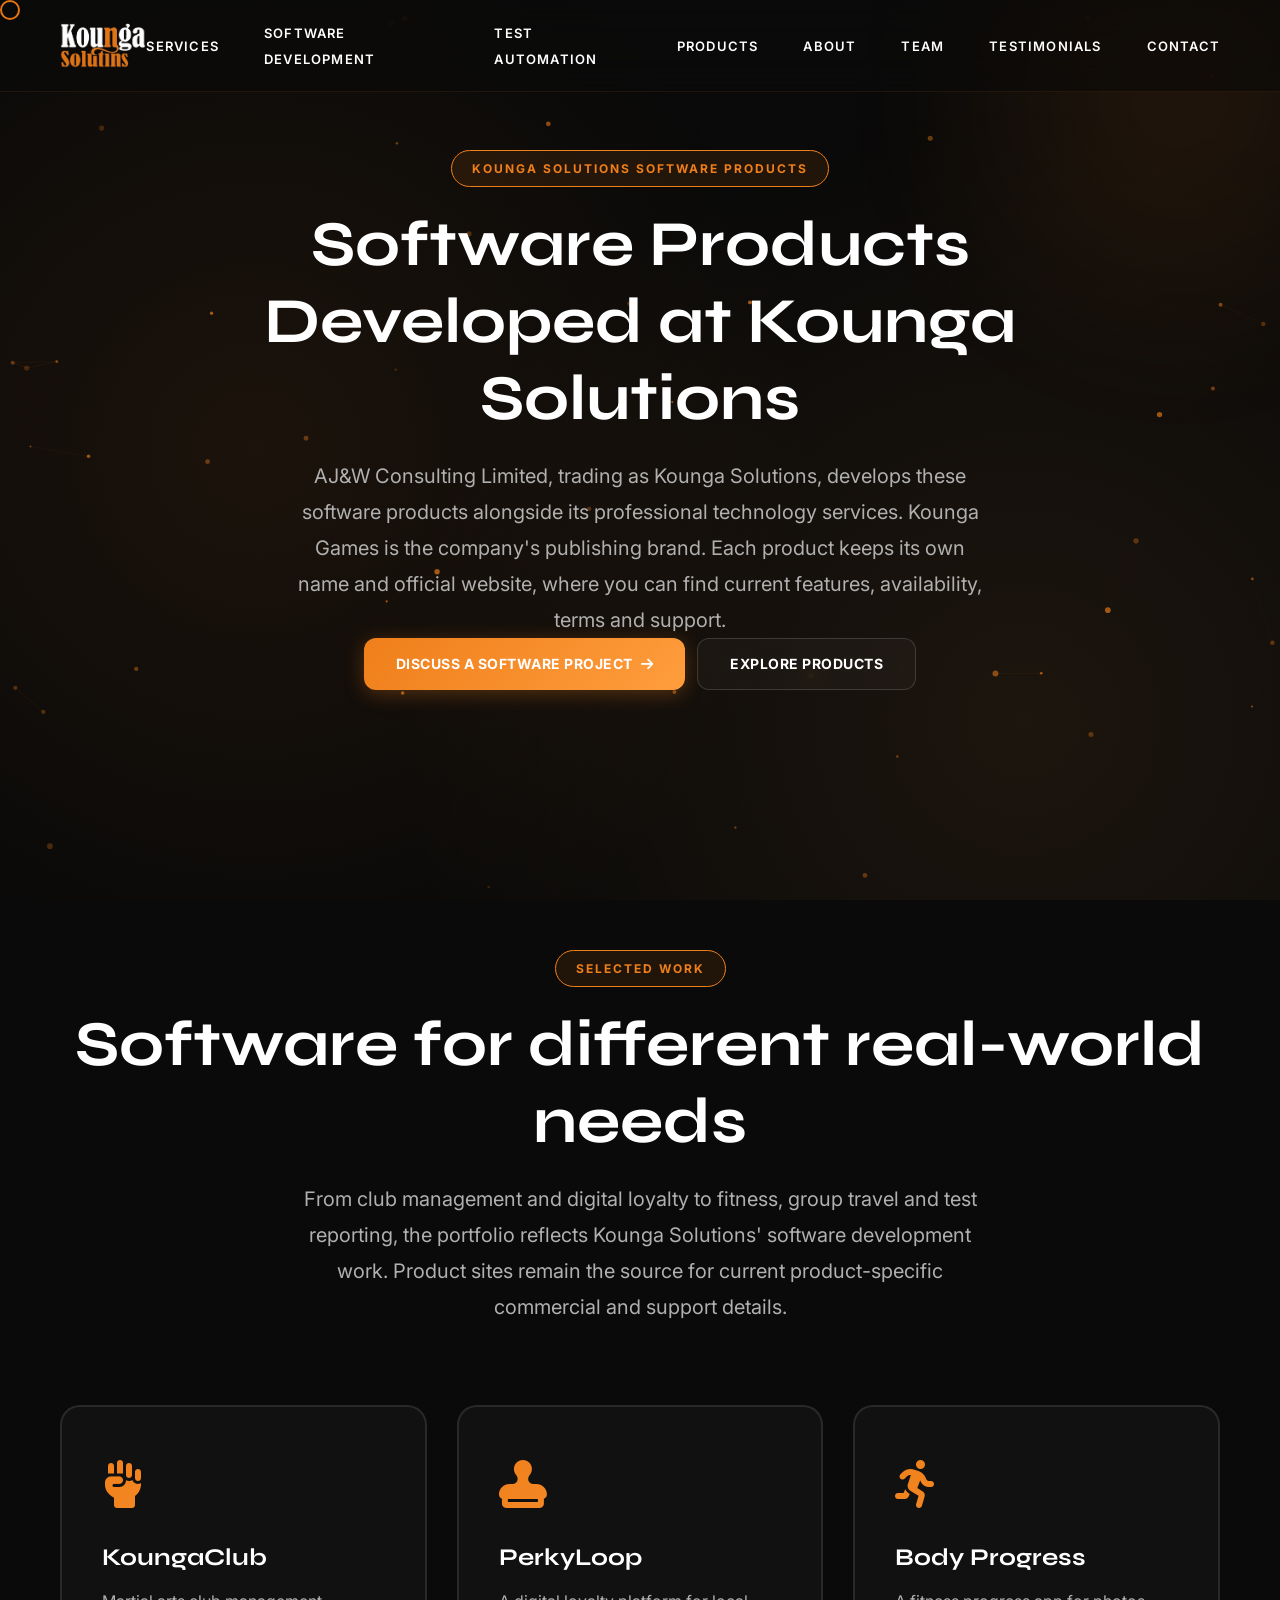
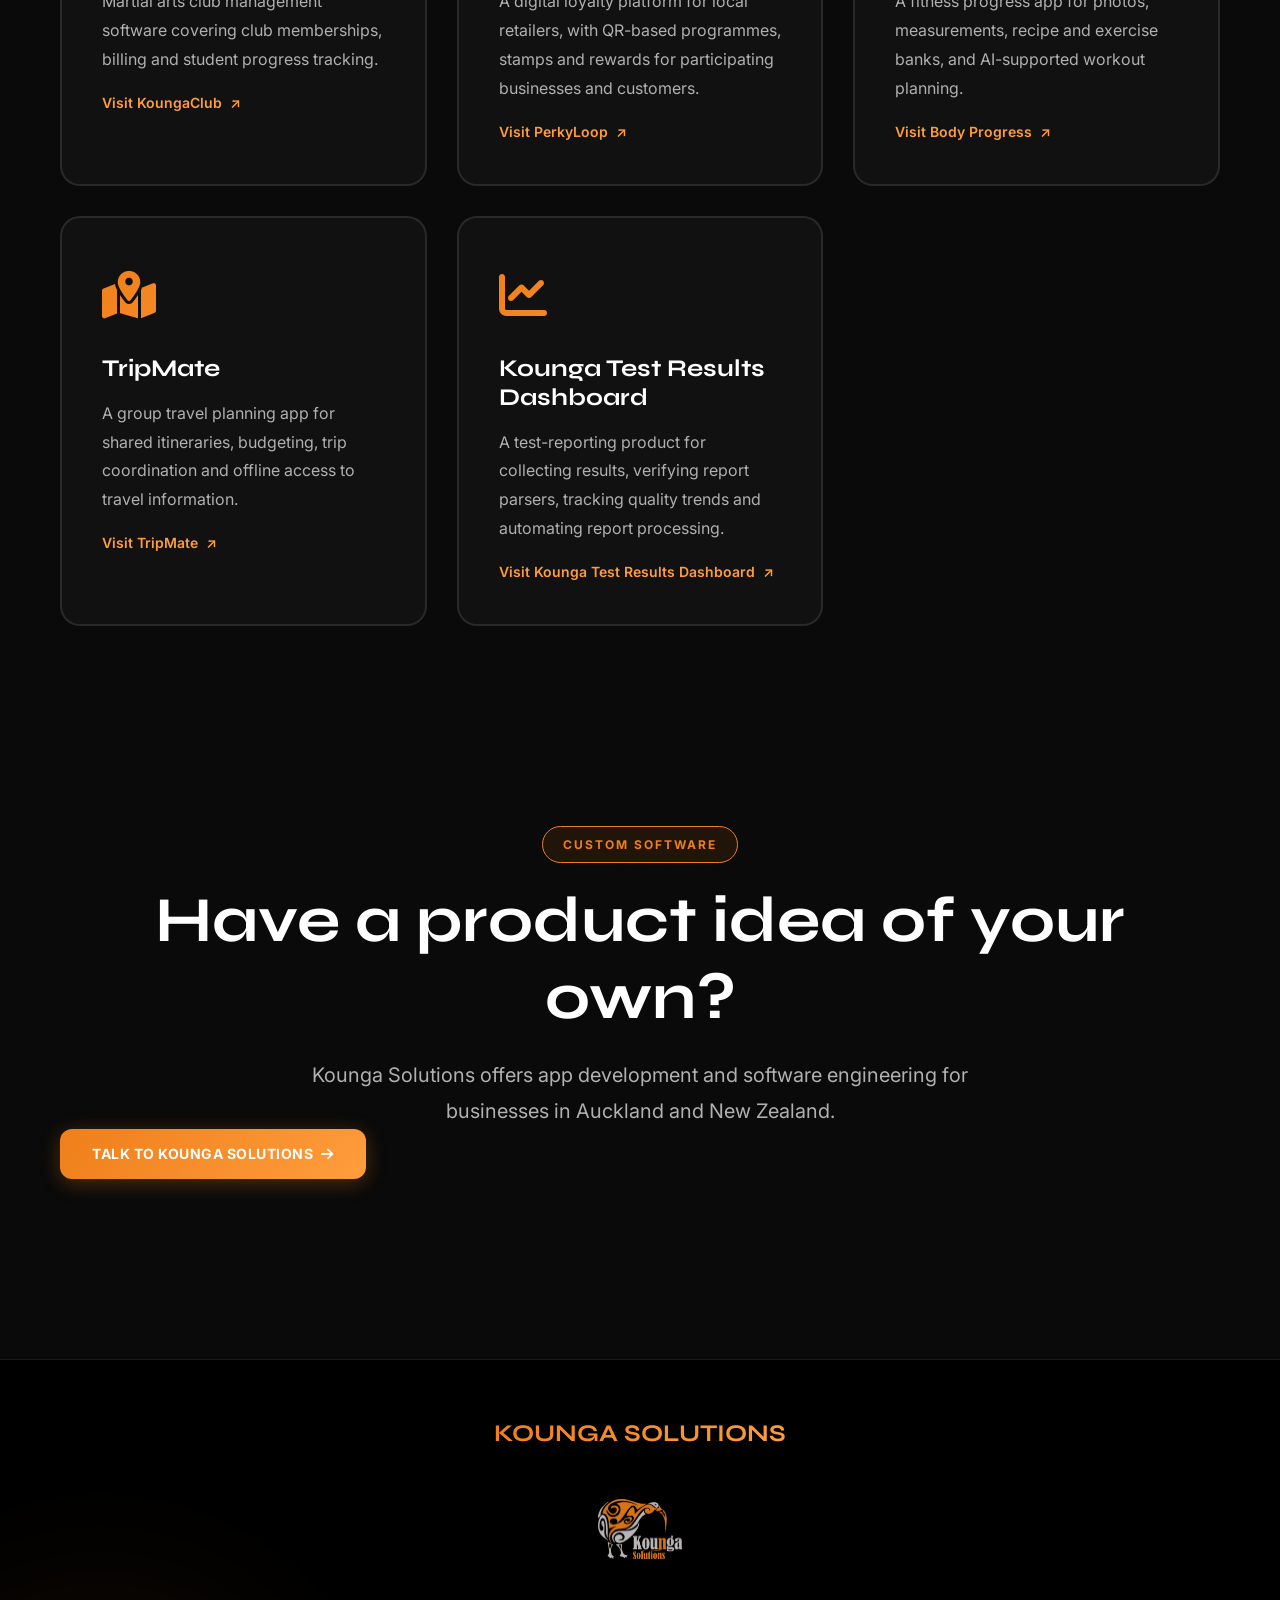
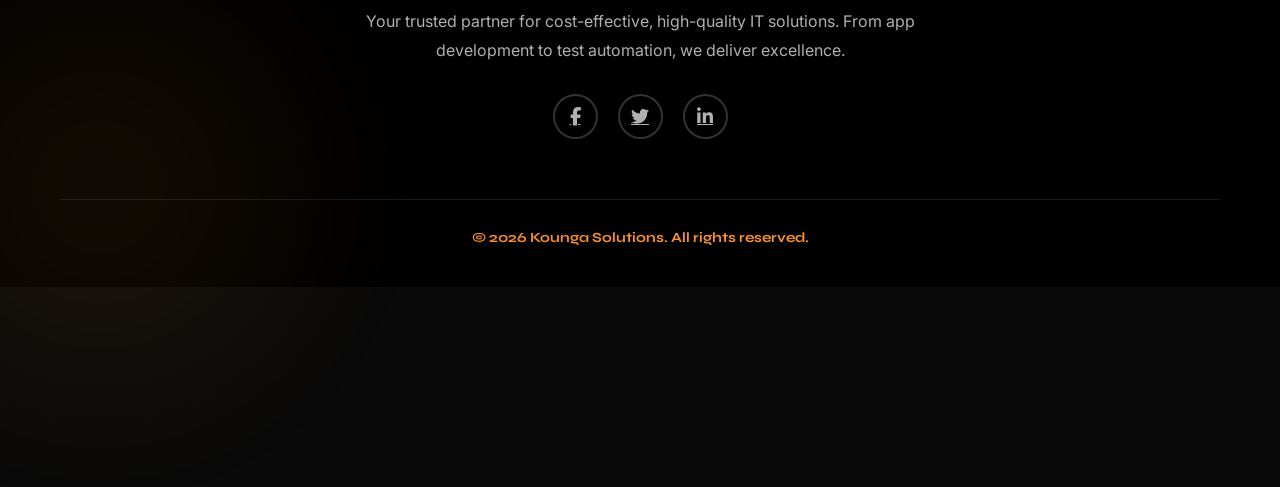
==== products/index.html @ de9460f3 "Add SEO checks script and implement service pages for software development and test automation - Int" ====
<!DOCTYPE html>
<html lang="en-NZ">

<head>
    <meta charset="UTF-8">
    <meta name="viewport" content="width=device-width, initial-scale=1.0">
    <title>Kounga Solutions Software Products | Anjana Kulasinghe</title>
    <meta name="description" content="Explore software products developed at Kounga Solutions, including club management, digital loyalty, fitness, travel and test reporting.">
    <meta name="author" content="Kounga Solutions">
    <meta name="robots" content="index, follow, max-image-preview:large">
    <link rel="canonical" href="https://www.koungasolutions.co.nz/products/">
    <meta property="og:type" content="website">
    <meta property="og:url" content="https://www.koungasolutions.co.nz/products/">
    <meta property="og:title" content="Kounga Solutions Software Products | Anjana Kulasinghe">
    <meta property="og:description" content="Explore software products developed at Kounga Solutions. Visit each product's official website for current features and availability.">
    <meta property="og:image" content="https://www.koungasolutions.co.nz/assets/images/KoungaLogo.png">
    <meta property="og:image:width" content="1602">
    <meta property="og:image:height" content="835">
    <meta property="og:image:alt" content="Kounga Solutions logo">
    <meta property="og:site_name" content="Kounga Solutions">
    <meta property="og:locale" content="en_NZ">
    <meta name="twitter:card" content="summary_large_image">
    <meta name="twitter:url" content="https://www.koungasolutions.co.nz/products/">
    <meta name="twitter:title" content="Kounga Solutions Software Products | Anjana Kulasinghe">
    <meta name="twitter:description" content="Explore software products developed at Kounga Solutions. Visit each product's official website for current features and availability.">
    <meta name="twitter:image" content="https://www.koungasolutions.co.nz/assets/images/KoungaLogo.png">
    <meta name="twitter:image:alt" content="Kounga Solutions logo">
    <meta name="theme-color" content="#111111">
    <script async src="https://www.googletagmanager.com/gtag/js?id=G-C0F9498EJR"></script>
    <script>
        window.dataLayer = window.dataLayer || [];
        function gtag() { dataLayer.push(arguments); }
        gtag('js', new Date());
        gtag('config', 'G-C0F9498EJR');
    </script>
    <link rel="icon" type="image/png" href="/assets/images/KoungaLogo.png">
    <link rel="apple-touch-icon" href="/assets/images/KoungaLogo.png">
    <link rel="preconnect" href="https://fonts.googleapis.com">
    <link rel="preconnect" href="https://fonts.gstatic.com" crossorigin>
    <link rel="dns-prefetch" href="https://cdnjs.cloudflare.com">
    <link rel="dns-prefetch" href="https://unpkg.com">
    <link href="https://fonts.googleapis.com/css2?family=Inter:wght@300;400;500;600;700;800;900&amp;family=Syne:wght@400;500;600;700;800&amp;display=swap" rel="stylesheet">
    <link rel="stylesheet" href="https://cdnjs.cloudflare.com/ajax/libs/font-awesome/6.5.1/css/all.min.css">
    <link rel="stylesheet" href="https://unpkg.com/aos@2.3.1/dist/aos.css">
    <link rel="stylesheet" href="/assets/css/style.css">
    <script type="application/ld+json">
    {
      "@context": "https://schema.org",
      "@graph": [
        {
          "@type": "WebPage",
          "@id": "https://www.koungasolutions.co.nz/products/#webpage",
          "url": "https://www.koungasolutions.co.nz/products/",
          "name": "Kounga Solutions Software Products | Anjana Kulasinghe",
          "description": "Software products developed at Kounga Solutions, featuring work designed and built by company founder and director Anjana Kulasinghe.",
          "inLanguage": "en-NZ",
          "isPartOf": { "@id": "https://www.koungasolutions.co.nz/#website" },
          "mainEntity": { "@id": "https://www.koungasolutions.co.nz/products/#product-list" }
        },
        {
          "@type": "ItemList",
          "@id": "https://www.koungasolutions.co.nz/products/#product-list",
          "name": "Kounga Solutions software product development portfolio",
          "itemListOrder": "https://schema.org/ItemListOrderAscending",
          "numberOfItems": 5,
          "itemListElement": [
            { "@type": "ListItem", "position": 1, "item": { "@id": "https://www.koungasolutions.co.nz/products/#koungaclub" } },
            { "@type": "ListItem", "position": 2, "item": { "@id": "https://www.koungasolutions.co.nz/products/#perkyloop" } },
            { "@type": "ListItem", "position": 3, "item": { "@id": "https://www.koungasolutions.co.nz/products/#body-progress" } },
            { "@type": "ListItem", "position": 4, "item": { "@id": "https://www.koungasolutions.co.nz/products/#tripmate" } },
            { "@type": "ListItem", "position": 5, "item": { "@id": "https://www.koungasolutions.co.nz/products/#test-results-dashboard" } }
          ]
        },
        {
          "@type": "SoftwareApplication",
          "@id": "https://www.koungasolutions.co.nz/products/#koungaclub",
          "name": "KoungaClub",
          "url": "https://www.koungaclub.com/",
          "description": "Martial arts club management software covering memberships, billing and student progress tracking.",
          "creator": { "@id": "https://www.koungasolutions.co.nz/#organization" },
          "publisher": { "@id": "https://www.koungasolutions.co.nz/#organization" }
        },
        {
          "@type": "SoftwareApplication",
          "@id": "https://www.koungasolutions.co.nz/products/#perkyloop",
          "name": "PerkyLoop",
          "url": "https://perkyloop.com/",
          "description": "A digital loyalty platform for local retailers, with QR-based programmes, stamps and rewards.",
          "creator": { "@id": "https://www.koungasolutions.co.nz/#organization" },
          "publisher": { "@id": "https://www.koungasolutions.co.nz/#organization" }
        },
        {
          "@type": "SoftwareApplication",
          "@id": "https://www.koungasolutions.co.nz/products/#body-progress",
          "name": "Body Progress",
          "url": "https://bodyprogress.koungasolutions.co.nz/",
          "description": "A fitness progress app for photos, measurements, recipe and exercise banks, and AI-supported workout planning.",
          "creator": { "@id": "https://www.koungasolutions.co.nz/#organization" },
          "publisher": { "@id": "https://www.koungasolutions.co.nz/#organization" }
        },
        {
          "@type": "SoftwareApplication",
          "@id": "https://www.koungasolutions.co.nz/products/#tripmate",
          "name": "TripMate",
          "url": "https://tripmate.koungasolutions.co.nz/",
          "description": "A group travel planning app for shared itineraries, budgeting, trip coordination and offline travel information.",
          "creator": { "@id": "https://www.koungasolutions.co.nz/#organization" },
          "publisher": { "@id": "https://www.koungasolutions.co.nz/#organization" }
        },
        {
          "@type": "SoftwareApplication",
          "@id": "https://www.koungasolutions.co.nz/products/#test-results-dashboard",
          "name": "Kounga Test Results Dashboard",
          "url": "https://dashboard.koungasolutions.co.nz/",
          "description": "A test-reporting product for collecting results, verifying report parsers, tracking quality trends and automating report processing.",
          "creator": { "@id": "https://www.koungasolutions.co.nz/#organization" },
          "publisher": { "@id": "https://www.koungasolutions.co.nz/#organization" }
        }
      ]
    }
    </script>
</head>

<body>
    <a class="skip-link" href="#main-content">Skip to main content</a>
    <div class="custom-cursor" aria-hidden="true"></div>
    <div class="bg-animated" aria-hidden="true"></div>
    <canvas id="particle-canvas" aria-hidden="true"></canvas>
    <div class="liquid-blob liquid-blob-1" aria-hidden="true"></div>
    <div class="liquid-blob liquid-blob-2" aria-hidden="true"></div>

    <nav role="navigation" aria-label="Main navigation">
        <a href="/" class="logo" aria-label="Kounga Solutions Home">
            <picture><source srcset="/assets/images/KoungaLogo.webp" type="image/webp"><img src="/assets/images/KoungaLogo.png" alt="Kounga Solutions"></picture>
        </a>
        <ul class="nav-links" id="primary-navigation">
            <li><a href="/#services">Services</a></li>
            <li><a href="/services/software-development/">Software Development</a></li>
            <li><a href="/services/test-automation/">Test Automation</a></li>
            <li><a href="/products/" aria-current="page">Products</a></li>
            <li><a href="/#about">About</a></li>
            <li><a href="/#team">Team</a></li>
            <li><a href="/#testimonials">Testimonials</a></li>
            <li><a href="/#contact-form">Contact</a></li>
        </ul>
        <button class="mobile-toggle" type="button" aria-label="Open navigation menu" aria-expanded="false" aria-controls="primary-navigation" onclick="toggleMobileMenu()">
            <span></span><span></span><span></span>
        </button>
    </nav>

    <main id="main-content">
        <section class="service-detail-hero" aria-labelledby="page-title">
            <div class="section-header" data-aos="fade-up">
                <span class="section-tag">Kounga Solutions software products</span>
                <h1 id="page-title" class="section-title">Software Products Developed at Kounga Solutions</h1>
                <p class="section-subtitle">AJ&amp;W Consulting Limited, trading as Kounga Solutions, develops these software products alongside its professional technology services. Kounga Games is the company's publishing brand. Each product keeps its own name and official website, where you can find current features, availability, terms and support.</p>
                <div class="hero-buttons">
                    <a href="/#contact-form" class="btn-primary"><span>Discuss a software project</span><i class="fas fa-arrow-right" aria-hidden="true"></i></a>
                    <a href="#product-list" class="btn-secondary"><span>Explore products</span></a>
                </div>
            </div>
        </section>

        <section id="product-list" aria-labelledby="products-title">
            <div class="section-header" data-aos="fade-up">
                <span class="section-tag">Selected work</span>
                <h2 id="products-title" class="section-title">Software for different real-world needs</h2>
                <p class="section-subtitle">From club management and digital loyalty to fitness, group travel and test reporting, the portfolio reflects Kounga Solutions' software development work. Product sites remain the source for current product-specific commercial and support details.</p>
            </div>

            <div class="services-grid product-grid">
                <article class="service-card" data-aos="fade-up">
                    <div class="service-icon" aria-hidden="true"><i class="fas fa-hand-fist"></i></div>
                    <h3>KoungaClub</h3>
                    <p>Martial arts club management software covering club memberships, billing and student progress tracking.</p>
                    <a class="service-link" href="https://www.koungaclub.com/" target="_blank" rel="noopener noreferrer">Visit KoungaClub <span aria-hidden="true">&nearr;</span></a>
                </article>
                <article class="service-card" data-aos="fade-up" data-aos-delay="100">
                    <div class="service-icon" aria-hidden="true"><i class="fas fa-stamp"></i></div>
                    <h3>PerkyLoop</h3>
                    <p>A digital loyalty platform for local retailers, with QR-based programmes, stamps and rewards for participating businesses and customers.</p>
                    <a class="service-link" href="https://perkyloop.com/" target="_blank" rel="noopener noreferrer">Visit PerkyLoop <span aria-hidden="true">&nearr;</span></a>
                </article>
                <article class="service-card" data-aos="fade-up" data-aos-delay="200">
                    <div class="service-icon" aria-hidden="true"><i class="fas fa-person-running"></i></div>
                    <h3>Body Progress</h3>
                    <p>A fitness progress app for photos, measurements, recipe and exercise banks, and AI-supported workout planning.</p>
                    <a class="service-link" href="https://bodyprogress.koungasolutions.co.nz/" target="_blank" rel="noopener noreferrer">Visit Body Progress <span aria-hidden="true">&nearr;</span></a>
                </article>
                <article class="service-card" data-aos="fade-up">
                    <div class="service-icon" aria-hidden="true"><i class="fas fa-map-location-dot"></i></div>
                    <h3>TripMate</h3>
                    <p>A group travel planning app for shared itineraries, budgeting, trip coordination and offline access to travel information.</p>
                    <a class="service-link" href="https://tripmate.koungasolutions.co.nz/" target="_blank" rel="noopener noreferrer">Visit TripMate <span aria-hidden="true">&nearr;</span></a>
                </article>
                <article class="service-card" data-aos="fade-up" data-aos-delay="100">
                    <div class="service-icon" aria-hidden="true"><i class="fas fa-chart-line"></i></div>
                    <h3>Kounga Test Results Dashboard</h3>
                    <p>A test-reporting product for collecting results, verifying report parsers, tracking quality trends and automating report processing.</p>
                    <a class="service-link" href="https://dashboard.koungasolutions.co.nz/" target="_blank" rel="noopener noreferrer">Visit Kounga Test Results Dashboard <span aria-hidden="true">&nearr;</span></a>
                </article>
            </div>
        </section>

        <section class="contact-section" aria-labelledby="project-title">
            <div class="section-header" data-aos="fade-up">
                <span class="section-tag">Custom software</span>
                <h2 id="project-title" class="section-title">Have a product idea of your own?</h2>
                <p class="section-subtitle">Kounga Solutions offers app development and software engineering for businesses in Auckland and New Zealand.</p>
                <div class="hero-buttons">
                    <a href="/#contact-form" class="btn-primary"><span>Talk to Kounga Solutions</span><i class="fas fa-arrow-right" aria-hidden="true"></i></a>
                </div>
            </div>
        </section>
    </main>

    <footer id="footer" role="contentinfo" aria-label="Site footer">
        <div class="footer-content">
            <h3 class="gradient-text">KOUNGA SOLUTIONS</h3>
            <picture><source srcset="/assets/images/KoungaLogo_Light.webp" type="image/webp"><img src="/assets/images/KoungaLogo_Light.png" alt="Kounga Solutions" loading="lazy" decoding="async"></picture>
            <p>Your trusted partner for cost-effective, high-quality IT solutions. From app development to test automation, we deliver excellence.</p>
            <div class="social-links">
                <a href="https://www.facebook.com/KoungaSolutions/" target="_blank" rel="noopener noreferrer" aria-label="Facebook"><i class="fab fa-facebook-f" aria-hidden="true"></i></a>
                <a href="https://twitter.com/KoungaSolutions" target="_blank" rel="noopener noreferrer" aria-label="Twitter"><i class="fab fa-twitter" aria-hidden="true"></i></a>
                <a href="https://www.linkedin.com/company/koungasolutions/" target="_blank" rel="noopener noreferrer" aria-label="LinkedIn"><i class="fab fa-linkedin-in" aria-hidden="true"></i></a>
            </div>
            <div class="footer-bottom"><h4 class="gradient-text">&copy; 2026 Kounga Solutions. All rights reserved.</h4></div>
        </div>
    </footer>

    <script src="https://unpkg.com/aos@2.3.1/dist/aos.js"></script>
    <script src="/assets/js/main.js"></script>
</body>
</html>
---- assets/css/style.css ----
* {
    margin: 0;
    padding: 0;
    box-sizing: border-box;
}

html {
    overflow-x: hidden;
    width: 100%;
    max-width: 100%;
    position: relative;
}

:root {
    --bg-dark: #0a0a0a;
    --bg-darker: #000000;
    --text-primary: #ffffff;
    --text-secondary: #b0b0b0;
    --accent-orange: #ef7f1a;
    --accent-orange-light: #ff9d3d;
    --gradient-1: linear-gradient(135deg, #ef7f1a 0%, #ff9d3d 100%);
}

body {
    font-family: 'Inter', -apple-system, BlinkMacSystemFont, sans-serif;
    background: var(--bg-dark);
    color: var(--text-primary);
    line-height: 1.6;
    overflow-x: hidden;
    width: 100%;
    max-width: 100%;
    cursor: none;
}

/* Custom Cursor */
.custom-cursor {
    position: fixed;
    width: 20px;
    height: 20px;
    border: 2px solid var(--accent-orange);
    border-radius: 50%;
    pointer-events: none;
    z-index: 10000;
    transition: all 0.15s ease;
    mix-blend-mode: difference;
}

.custom-cursor.expand {
    width: 60px;
    height: 60px;
    border-color: var(--accent-orange-light);
    background: rgba(239, 127, 26, 0.1);
}

/* Animated Background */
.bg-animated {
    position: fixed;
    top: 0;
    left: 0;
    width: 100%;
    height: 100%;
    background:
        radial-gradient(circle at 20% 50%, rgba(239, 127, 26, 0.08) 0%, transparent 50%),
        radial-gradient(circle at 80% 80%, rgba(255, 157, 61, 0.08) 0%, transparent 50%);
    z-index: -1;
}

/* Particle Canvas */
#particle-canvas {
    position: fixed;
    top: 0;
    left: 0;
    width: 100%;
    height: 100%;
    z-index: 0;
    pointer-events: none;
}

/* Liquid Blob */
.liquid-blob {
    position: absolute;
    width: 600px;
    height: 600px;
    filter: blur(60px);
    opacity: 0.3;
    animation: blobMove 20s ease-in-out infinite;
    z-index: 0;
}

.liquid-blob-1 {
    top: -200px;
    right: -200px;
    background: radial-gradient(circle, rgba(239, 127, 26, 0.4) 0%, transparent 70%);
    animation-delay: 0s;
}

.liquid-blob-2 {
    bottom: -200px;
    left: -200px;
    background: radial-gradient(circle, rgba(255, 157, 61, 0.3) 0%, transparent 70%);
    animation-delay: 10s;
}

@keyframes blobMove {

    0%,
    100% {
        transform: translate(0, 0) scale(1);
    }

    25% {
        transform: translate(100px, -100px) scale(1.1);
    }

    50% {
        transform: translate(-50px, 100px) scale(0.9);
    }

    75% {
        transform: translate(50px, 50px) scale(1.05);
    }
}

/* Typography */
h1,
h2,
h3,
h4,
h5,
h6 {
    font-family: 'Syne', sans-serif;
    font-weight: 700;
    line-height: 1.2;
}

.gradient-text {
    background: var(--gradient-1);
    -webkit-background-clip: text;
    -webkit-text-fill-color: transparent;
    background-clip: text;
}

/* Navigation */
.skip-link {
    position: fixed;
    top: 12px;
    left: 12px;
    z-index: 2000;
    padding: 12px 16px;
    color: var(--text-primary);
    background: var(--bg-darker);
    border: 2px solid var(--accent-orange);
    border-radius: 8px;
    transform: translateY(-160%);
}

.skip-link:focus {
    transform: translateY(0);
}

nav {
    position: fixed;
    top: 0;
    left: 0;
    right: 0;
    max-width: 1400px;
    margin: 0 auto;
    padding: 20px 60px;
    display: flex;
    justify-content: space-between;
    align-items: center;
    z-index: 1000;
    background: rgba(10, 10, 10, 0.7);
    backdrop-filter: blur(20px) saturate(180%);
    border-bottom: 1px solid rgba(239, 127, 26, 0.1);
    box-sizing: border-box;
    transition: all 0.4s cubic-bezier(0.4, 0, 0.2, 1);
}

nav::before {
    content: '';
    position: absolute;
    top: 0;
    left: 0;
    right: 0;
    height: 1px;
    background: linear-gradient(90deg, transparent, rgba(239, 127, 26, 0.5), transparent);
    opacity: 0;
    transition: opacity 0.4s;
}

nav.scrolled {
    padding: 12px 60px;
    background: rgba(10, 10, 10, 0.95);
    box-shadow: 0 4px 30px rgba(0, 0, 0, 0.3);
}

nav.scrolled::before {
    opacity: 1;
}

.logo {
    display: flex;
    align-items: center;
    text-decoration: none;
    position: relative;
    z-index: 1002;
}

.logo picture {
    display: flex;
    align-items: center;
}

.logo img {
    height: 45px;
    width: auto;
    transition: all 0.4s cubic-bezier(0.4, 0, 0.2, 1);
    filter: drop-shadow(0 0 10px rgba(239, 127, 26, 0));
}

.logo:hover img {
    transform: scale(1.08) rotate(-2deg);
    filter: drop-shadow(0 0 15px rgba(239, 127, 26, 0.5));
}

.nav-links {
    display: flex;
    gap: 45px;
    list-style: none;
    align-items: center;
}

.nav-links a {
    position: relative;
    color: var(--text-primary);
    text-decoration: none;
    font-weight: 600;
    font-size: 13px;
    text-transform: uppercase;
    letter-spacing: 1.2px;
    transition: all 0.3s cubic-bezier(0.4, 0, 0.2, 1);
    padding: 8px 0;
}

.nav-links a::before {
    content: '';
    position: absolute;
    bottom: 0;
    left: 0;
    width: 0;
    height: 2px;
    background: var(--gradient-1);
    transition: width 0.4s cubic-bezier(0.4, 0, 0.2, 1);
}

.nav-links a::after {
    content: '';
    position: absolute;
    bottom: -2px;
    left: 50%;
    transform: translateX(-50%) scale(0);
    width: 6px;
    height: 6px;
    background: var(--accent-orange);
    border-radius: 50%;
    transition: transform 0.3s cubic-bezier(0.4, 0, 0.2, 1);
    box-shadow: 0 0 10px rgba(239, 127, 26, 0.8);
}

.nav-links a:hover {
    color: var(--accent-orange);
    text-shadow: 0 0 20px rgba(239, 127, 26, 0.3);
}

.nav-links a:hover::before {
    width: 100%;
}

.nav-links a:hover::after {
    transform: translateX(-50%) scale(1);
}

.mobile-toggle {
    display: none;
    flex-direction: column;
    gap: 5px;
    cursor: pointer;
    z-index: 1002;
    padding: 8px;
    background: rgba(239, 127, 26, 0.1);
    border-radius: 8px;
    border: 1px solid rgba(239, 127, 26, 0.2);
    color: inherit;
    font: inherit;
    transition: all 0.3s;
}

.mobile-toggle:hover {
    background: rgba(239, 127, 26, 0.2);
    border-color: rgba(239, 127, 26, 0.4);
    transform: scale(1.05);
}

.mobile-toggle span {
    display: block;
    width: 24px;
    height: 2px;
    background: var(--accent-orange);
    border-radius: 2px;
    transition: all 0.3s cubic-bezier(0.4, 0, 0.2, 1);
}

.mobile-toggle.active span:nth-child(1) {
    transform: rotate(45deg) translate(6px, 6px);
}

.mobile-toggle.active span:nth-child(2) {
    opacity: 0;
    transform: translateX(20px);
}

.mobile-toggle.active span:nth-child(3) {
    transform: rotate(-45deg) translate(6px, -6px);
}

@media (max-width: 1024px) {
    .nav-links {
        display: flex;
        position: fixed;
        top: 80px;
        right: 20px;
        width: 320px;
        max-height: 0;
        overflow: hidden;
        background: rgba(10, 10, 10, 0.95);
        backdrop-filter: blur(30px) saturate(180%);
        flex-direction: column;
        gap: 0;
        border-radius: 16px;
        border: 1px solid rgba(239, 127, 26, 0.2);
        box-shadow: 0 8px 32px rgba(0, 0, 0, 0.4), 0 0 0 1px rgba(239, 127, 26, 0.1) inset;
        transition: max-height 0.5s cubic-bezier(0.4, 0, 0.2, 1), opacity 0.3s, transform 0.3s;
        opacity: 0;
        transform: translateY(-10px) scale(0.95);
        transform-origin: top right;
        z-index: 998;
    }

    .nav-links.active {
        max-height: 400px;
        opacity: 1;
        transform: translateY(0) scale(1);
        padding: 15px 0;
    }

    .nav-links li {
        width: 100%;
        border-bottom: 1px solid rgba(255, 255, 255, 0.05);
    }

    .nav-links li:last-child {
        border-bottom: none;
    }

    .nav-links a {
        display: block;
        width: 100%;
        padding: 16px 24px;
        font-size: 14px;
        border-left: 3px solid transparent;
        transition: all 0.3s;
    }

    .nav-links a::before {
        display: none;
    }

    .nav-links a::after {
        display: none;
    }

    .nav-links a:hover {
        background: rgba(239, 127, 26, 0.1);
        border-left-color: var(--accent-orange);
        padding-left: 28px;
    }
}

@media (max-width: 768px) {
    .nav-links {
        right: 15px;
        width: calc(100vw - 30px);
        max-width: 340px;
    }
}

@media (prefers-reduced-motion: reduce) {
    html:focus-within {
        scroll-behavior: auto;
    }

    *,
    *::before,
    *::after {
        animation-duration: 0.01ms !important;
        animation-iteration-count: 1 !important;
        scroll-behavior: auto !important;
        transition-duration: 0.01ms !important;
    }
}

/* Hero Section */
.hero {
    height: 100vh;
    height: 100dvh;
    width: 100%;
    max-width: 1400px;
    margin: 0 auto;
    display: flex;
    align-items: center;
    justify-content: center;
    padding: 80px 60px 40px 60px;
    position: relative;
    overflow: hidden;
    box-sizing: border-box;
    z-index: 1;
}

.hero-content {
    position: relative;
    z-index: 1;
    max-width: 100%;
    width: 100%;
    padding: 0;
    display: grid;
    grid-template-columns: 1.2fr 1fr;
    gap: 100px;
    align-items: center;
    box-sizing: border-box;
}

.hero-text {
    position: relative;
    width: 100%;
    max-width: 100%;
}

.hero-badge {
    display: inline-flex;
    align-items: center;
    gap: 8px;
    padding: 8px 20px;
    background: rgba(239, 127, 26, 0.08);
    backdrop-filter: blur(20px);
    border: 1px solid rgba(239, 127, 26, 0.3);
    border-radius: 50px;
    color: var(--accent-orange);
    font-size: 12px;
    font-weight: 600;
    text-transform: uppercase;
    letter-spacing: 1.5px;
    margin-bottom: 20px;
    animation: slideDown 0.8s ease-out;
    max-width: 100%;
    box-sizing: border-box;
}

.hero-badge::before {
    content: '';
    width: 8px;
    height: 8px;
    background: var(--accent-orange);
    border-radius: 50%;
    animation: pulse 2s ease-in-out infinite;
}

@keyframes pulse {

    0%,
    100% {
        opacity: 1;
        transform: scale(1);
    }

    50% {
        opacity: 0.5;
        transform: scale(1.2);
    }
}

@keyframes slideDown {
    from {
        opacity: 0;
        transform: translateY(-30px);
    }

    to {
        opacity: 1;
        transform: translateY(0);
    }
}

.hero-text h1 {
    font-size: clamp(38px, 7vw, 86px);
    margin-bottom: 20px;
    line-height: 1.05;
    font-weight: 800;
    letter-spacing: -2px;
}

.hero-text h1 .word {
    display: inline-block;
    animation: fadeInUp 0.6s ease-out backwards;
    transition: transform 0.3s ease;
}

.hero-text h1 .word:hover {
    transform: translateY(-4px);
}

.hero-text h1 .word:nth-child(1) {
    animation-delay: 0.1s;
}

.hero-text h1 .word:nth-child(2) {
    animation-delay: 0.2s;
}

.hero-text h1 .word:nth-child(3) {
    animation-delay: 0.3s;
}

.hero-text h1 .word:nth-child(4) {
    animation-delay: 0.4s;
}

.hero-text h1 .word:nth-child(5) {
    animation-delay: 0.5s;
}

.hero-text h1 .word:nth-child(6) {
    animation-delay: 0.6s;
}

@keyframes fadeInUp {
    from {
        opacity: 0;
        transform: translateY(30px);
    }

    to {
        opacity: 1;
        transform: translateY(0);
    }
}

.gradient-text {
    background: linear-gradient(135deg, #ef7f1a 0%, #ff9d3d 50%, #ffc371 100%);
    -webkit-background-clip: text;
    -webkit-text-fill-color: transparent;
    background-clip: text;
    animation: gradientShift 5s ease infinite;
    background-size: 200% 200%;
}

@keyframes gradientShift {

    0%,
    100% {
        background-position: 0% 50%;
    }

    50% {
        background-position: 100% 50%;
    }
}

.hero-text p {
    font-size: 17px;
    color: var(--text-secondary);
    margin-bottom: 24px;
    line-height: 1.6;
    max-width: 600px;
    animation: fadeIn 0.8s ease-out 0.7s backwards;
}

@keyframes fadeIn {
    from {
        opacity: 0;
    }

    to {
        opacity: 1;
    }
}

.hero-buttons {
    display: flex;
    gap: 12px;
    flex-wrap: wrap;
    animation: fadeIn 0.8s ease-out 0.9s backwards;
}

.btn-primary,
.btn-secondary {
    padding: 14px 32px;
    font-size: 14px;
    font-weight: 700;
    text-decoration: none;
    border-radius: 12px;
    transition: all 0.3s cubic-bezier(0.4, 0, 0.2, 1);
    display: inline-flex;
    align-items: center;
    gap: 8px;
    text-transform: uppercase;
    letter-spacing: 0.5px;
    position: relative;
    overflow: hidden;
}

.btn-primary::before,
.btn-secondary::before {
    content: '';
    position: absolute;
    inset: 0;
    background: linear-gradient(135deg, rgba(255, 255, 255, 0.2) 0%, transparent 100%);
    transform: translateX(-100%);
    transition: transform 0.6s ease;
}

.btn-primary:hover::before,
.btn-secondary:hover::before {
    transform: translateX(100%);
}

.btn-primary {
    background: var(--gradient-1);
    color: white;
    border: none;
    box-shadow: 0 4px 20px rgba(239, 127, 26, 0.3);
}

.btn-primary:hover {
    transform: translateY(-2px) scale(1.02);
    box-shadow: 0 8px 30px rgba(239, 127, 26, 0.5);
}

.btn-primary:active {
    transform: translateY(0) scale(0.98);
}

.btn-secondary {
    background: rgba(255, 255, 255, 0.03);
    color: var(--text-primary);
    border: 1px solid rgba(255, 255, 255, 0.15);
    backdrop-filter: blur(10px);
}

.btn-secondary:hover {
    border-color: var(--accent-orange);
    background: rgba(239, 127, 26, 0.08);
    transform: translateY(-2px) scale(1.02);
}

.btn-secondary:active {
    transform: translateY(0) scale(0.98);
}

/* Hero Visual */
.hero-visual {
    position: relative;
    animation: fadeIn 0.8s ease-out 0.5s backwards;
}

.hero-showcase {
    position: relative;
    height: 600px;
    display: flex;
    align-items: center;
    justify-content: center;
}

/* Geometric Shapes */
.geometric-shape {
    position: absolute;
    border-radius: 20px;
    transition: all 0.6s cubic-bezier(0.4, 0, 0.2, 1);
}

.shape-1 {
    width: 300px;
    height: 300px;
    background: linear-gradient(135deg, rgba(239, 127, 26, 0.15) 0%, rgba(255, 157, 61, 0.1) 100%);
    border: 1px solid rgba(239, 127, 26, 0.3);
    backdrop-filter: blur(20px);
    top: 50px;
    right: 100px;
    transform: rotate(-15deg);
    animation: float1 8s ease-in-out infinite;
}

.shape-2 {
    width: 250px;
    height: 250px;
    background: linear-gradient(135deg, rgba(255, 157, 61, 0.1) 0%, transparent 100%);
    border: 1px solid rgba(255, 255, 255, 0.1);
    backdrop-filter: blur(20px);
    bottom: 80px;
    left: 80px;
    transform: rotate(25deg);
    animation: float2 10s ease-in-out infinite;
}

.shape-3 {
    width: 200px;
    height: 200px;
    background: rgba(255, 255, 255, 0.03);
    border: 1px solid rgba(239, 127, 26, 0.2);
    backdrop-filter: blur(20px);
    top: 200px;
    left: 50px;
    border-radius: 50%;
    animation: float3 12s ease-in-out infinite;
}

@keyframes float1 {

    0%,
    100% {
        transform: rotate(-15deg) translateY(0);
    }

    50% {
        transform: rotate(-15deg) translateY(-30px);
    }
}

@keyframes float2 {

    0%,
    100% {
        transform: rotate(25deg) translateY(0);
    }

    50% {
        transform: rotate(25deg) translateY(30px);
    }
}

@keyframes float3 {

    0%,
    100% {
        transform: translateX(0);
    }

    50% {
        transform: translateX(20px);
    }
}

/* Tech Stack Cards */
.tech-stack {
    position: relative;
    z-index: 5;
    display: grid;
    grid-template-columns: repeat(2, 1fr);
    gap: 20px;
    width: 400px;
    max-width: 100%;
}

.tech-card {
    background: rgba(10, 10, 10, 0.9);
    backdrop-filter: blur(20px);
    border: 1px solid rgba(255, 255, 255, 0.1);
    border-radius: 16px;
    padding: 24px;
    display: flex;
    flex-direction: column;
    align-items: center;
    gap: 12px;
    transition: all 0.4s cubic-bezier(0.4, 0, 0.2, 1);
    box-shadow: 0 8px 32px rgba(0, 0, 0, 0.3);
    animation: fadeInUp 0.6s ease-out backwards;
}

.tech-card:nth-child(1) {
    animation-delay: 0.6s;
}

.tech-card:nth-child(2) {
    animation-delay: 0.7s;
}

.tech-card:nth-child(3) {
    animation-delay: 0.8s;
}

.tech-card:nth-child(4) {
    animation-delay: 0.9s;
}

.tech-card:hover {
    transform: translateY(-8px);
    border-color: var(--accent-orange);
    box-shadow:
        0 16px 48px rgba(0, 0, 0, 0.4),
        0 0 40px rgba(239, 127, 26, 0.3);
}

.tech-icon {
    font-size: 40px;
    background: var(--gradient-1);
    -webkit-background-clip: text;
    -webkit-text-fill-color: transparent;
    background-clip: text;
}

.tech-name {
    font-size: 15px;
    font-weight: 700;
    color: var(--text-primary);
    text-align: center;
}

.tech-desc {
    font-size: 12px;
    color: var(--text-secondary);
    text-align: center;
    line-height: 1.5;
}

/* Center Glow */
.center-glow {
    position: absolute;
    top: 50%;
    left: 50%;
    transform: translate(-50%, -50%);
    width: 400px;
    height: 400px;
    background: radial-gradient(circle, rgba(239, 127, 26, 0.2) 0%, transparent 70%);
    filter: blur(60px);
    animation: pulse 4s ease-in-out infinite;
    z-index: 0;
}

@keyframes pulse {

    0%,
    100% {
        opacity: 0.5;
        transform: translate(-50%, -50%) scale(1);
    }

    50% {
        opacity: 0.8;
        transform: translate(-50%, -50%) scale(1.1);
    }
}

/* Scroll Indicator */
.hero-scroll {
    position: absolute;
    bottom: 80px;
    /* Moved up as requested */
    left: 50%;
    transform: translateX(-50%);
    z-index: 100;
    display: flex;
    flex-direction: column;
    align-items: center;
    gap: 8px;
    animation: fadeIn 1s ease-out 1.2s backwards;
    transition: opacity 0.3s ease;
}

.hero-scroll-text {
    font-size: 11px;
    text-transform: uppercase;
    letter-spacing: 2px;
    color: var(--text-secondary);
    font-weight: 600;
}

.hero-scroll-icon {
    width: 24px;
    height: 36px;
    border: 2px solid rgba(239, 127, 26, 0.5);
    border-radius: 12px;
    position: relative;
    animation: bounce 2s ease-in-out infinite;
}

.hero-scroll-icon::before {
    content: '';
    position: absolute;
    top: 6px;
    left: 50%;
    transform: translateX(-50%);
    width: 4px;
    height: 8px;
    background: var(--accent-orange);
    border-radius: 2px;
    animation: scrollDot 2s ease-in-out infinite;
}

@keyframes scrollDot {

    0%,
    100% {
        transform: translateX(-50%) translateY(0);
        opacity: 1;
    }

    50% {
        transform: translateX(-50%) translateY(12px);
        opacity: 0.3;
    }
}

@keyframes bounce {

    0%,
    100% {
        transform: translateY(0);
    }

    50% {
        transform: translateY(8px);
    }
}

/* Stats Bar */
.stats-bar {
    max-width: 1200px;
    width: 100%;
    margin: 10px auto 60px auto;
    padding: 40px 60px;
    display: flex;
    justify-content: space-around;
    background: rgba(239, 127, 26, 0.08);
    backdrop-filter: blur(20px);
    border: 2px solid rgba(239, 127, 26, 0.2);
    border-radius: 20px;
    position: relative;
    z-index: 10;
    box-sizing: border-box;
}

.stat-item {
    text-align: center;
}

.stat-number {
    font-size: 48px;
    font-weight: 800;
    background: var(--gradient-1);
    -webkit-background-clip: text;
    -webkit-text-fill-color: transparent;
    background-clip: text;
    line-height: 1;
    margin-bottom: 10px;
}

.stat-label {
    font-size: 14px;
    color: var(--text-secondary);
    text-transform: uppercase;
    letter-spacing: 1px;
}

/* Sections */
section {
    padding: 100px 60px;
    max-width: 1400px;
    width: 100%;
    margin: 0 auto;
    box-sizing: border-box;
}

.section-header {
    text-align: center;
    margin-bottom: 80px;
}

.section-tag {
    display: inline-block;
    padding: 8px 20px;
    background: rgba(239, 127, 26, 0.1);
    border: 1px solid var(--accent-orange);
    border-radius: 50px;
    color: var(--accent-orange);
    font-size: 12px;
    font-weight: 700;
    text-transform: uppercase;
    letter-spacing: 2px;
    margin-bottom: 20px;
}

.section-title {
    font-size: clamp(40px, 6vw, 64px);
    margin-bottom: 20px;
}

.section-subtitle {
    font-size: 20px;
    color: var(--text-secondary);
    max-width: 700px;
    margin: 0 auto;
    line-height: 1.8;
}

/* Services Grid */
.services-grid {
    display: grid;
    grid-template-columns: repeat(auto-fit, minmax(300px, 1fr));
    gap: 30px;
    width: 100%;
}

.service-card {
    background: rgba(255, 255, 255, 0.03);
    border: 2px solid rgba(255, 255, 255, 0.1);
    border-radius: 20px;
    padding: 40px;
    transition: all 0.4s;
    position: relative;
    overflow: hidden;
}

.service-card::before {
    content: '';
    position: absolute;
    top: 0;
    left: 0;
    width: 100%;
    height: 4px;
    background: var(--gradient-1);
    transform: scaleX(0);
    transition: transform 0.4s;
}

.service-card:hover::before {
    transform: scaleX(1);
}

.service-card:hover {
    transform: translateY(-10px);
    border-color: var(--accent-orange);
    box-shadow: 0 20px 60px rgba(239, 127, 26, 0.2);
}

.service-icon {
    font-size: 48px;
    background: var(--gradient-1);
    -webkit-background-clip: text;
    -webkit-text-fill-color: transparent;
    background-clip: text;
    margin-bottom: 20px;
}

.service-card h3 {
    font-size: 24px;
    margin-bottom: 15px;
}

.service-card p {
    color: var(--text-secondary);
    line-height: 1.8;
}

.service-link {
    display: inline-flex;
    align-items: center;
    gap: 8px;
    margin-top: 18px;
    color: var(--accent-orange-light);
    font-size: 14px;
    font-weight: 600;
    text-decoration: none;
}

.service-link:hover {
    text-decoration: underline;
    text-underline-offset: 4px;
}

.service-detail-hero {
    min-height: 68vh;
    padding-top: 150px;
    padding-bottom: 80px;
    display: flex;
    align-items: center;
    justify-content: center;
}

.service-detail-hero .section-header {
    max-width: 1000px;
}

.service-detail-hero .hero-buttons {
    justify-content: center;
}

.founder-expertise {
    max-width: 900px;
    margin: 0 auto;
    padding: 36px 40px;
    background: rgba(255, 255, 255, 0.03);
    border: 1px solid rgba(239, 127, 26, 0.18);
    border-radius: 20px;
}

.founder-expertise h3 {
    margin-bottom: 14px;
    font-size: 24px;
}

.founder-expertise p {
    color: var(--text-secondary);
    line-height: 1.8;
}

.founder-expertise .service-link {
    margin-top: 18px;
}

@media (max-width: 768px) {
    .service-detail-hero {
        min-height: 60vh;
        padding: 140px 20px 60px;
    }

    .founder-expertise {
        padding: 28px 24px;
    }
}

/* About Section */
.about-content {
    max-width: 900px;
    margin: 0 auto;
    font-size: 18px;
    line-height: 2;
    color: var(--text-secondary);
}

.about-content p {
    margin-bottom: 20px;
}

/* Team Grid */
.team-grid {
    display: grid;
    grid-template-columns: repeat(auto-fit, minmax(280px, 350px));
    gap: 40px;
    justify-content: center;
    max-width: 800px;
    width: 100%;
    margin: 0 auto;
}

.team-card {
    position: relative;
    border-radius: 20px;
    overflow: hidden;
    aspect-ratio: 3/4;
    cursor: pointer;
}

.team-card img {
    width: 100%;
    height: 100%;
    object-fit: cover;
    object-position: center top;
    transition: transform 0.5s;
}

.team-card picture {
    display: block;
    width: 100%;
    height: 100%;
}

.team-card:hover img {
    transform: scale(1.1);
}

.team-overlay {
    position: absolute;
    inset: 0;
    background: linear-gradient(180deg, transparent 50%, rgba(0, 0, 0, 0.95) 100%);
    display: flex;
    flex-direction: column;
    justify-content: flex-end;
    padding: 30px;
    transition: background 0.4s;
}

.team-card:hover .team-overlay {
    background: linear-gradient(180deg, rgba(239, 127, 26, 0.2) 0%, rgba(0, 0, 0, 0.95) 100%);
}

.team-card h3 {
    font-size: 24px;
    margin-bottom: 5px;
}

.team-card .role {
    color: var(--accent-orange);
    font-size: 14px;
    font-weight: 600;
    text-transform: uppercase;
    letter-spacing: 1px;
}

/* Testimonials Grid */
.testimonials-container {
    position: relative;
    max-width: 1400px;
    margin: 0 auto;
    width: 100%;
    overflow: hidden;
    padding: 0 60px;
    box-sizing: border-box;
}

.testimonials-slider {
    position: relative;
    overflow: hidden;
    border-radius: 20px;
    width: 100%;
    touch-action: pan-y pinch-zoom;
}

.testimonials-grid {
    display: flex;
    gap: 30px;
    transition: transform 0.5s cubic-bezier(0.4, 0, 0.2, 1);
    width: 100%;
    will-change: transform;
}

.testimonial-card {
    min-width: calc(50% - 15px);
    flex: 0 0 calc(50% - 15px);
    background: rgba(255, 255, 255, 0.03);
    border: 2px solid rgba(255, 255, 255, 0.1);
    border-radius: 20px;
    padding: 40px;
    position: relative;
    overflow: hidden;
    box-sizing: border-box;
}

.testimonial-card::before {
    content: '"';
    position: absolute;
    top: 20px;
    left: 30px;
    font-size: 120px;
    font-family: Georgia, serif;
    background: var(--gradient-1);
    -webkit-background-clip: text;
    -webkit-text-fill-color: transparent;
    background-clip: text;
    opacity: 0.2;
    line-height: 1;
}

.stars {
    color: var(--accent-orange);
    margin-bottom: 20px;
    font-size: 20px;
}

.testimonial-text {
    font-size: 16px;
    line-height: 1.7;
    margin-bottom: 25px;
    position: relative;
    z-index: 1;
    color: var(--text-secondary);
    word-wrap: break-word;
    overflow-wrap: break-word;
    hyphens: auto;
    max-height: 200px;
    overflow-y: auto;
}

.testimonial-text::-webkit-scrollbar {
    width: 4px;
}

.testimonial-text::-webkit-scrollbar-track {
    background: rgba(255, 255, 255, 0.05);
    border-radius: 2px;
}

.testimonial-text::-webkit-scrollbar-thumb {
    background: var(--accent-orange);
    border-radius: 2px;
}

.testimonial-author {
    display: flex;
    align-items: center;
    gap: 20px;
}

.author-img {
    width: 60px;
    height: 60px;
    border-radius: 50%;
    border: 2px solid var(--accent-orange);
    flex-shrink: 0;
}

.testimonial-author picture {
    display: block;
    flex: 0 0 60px;
    width: 60px;
    height: 60px;
}

.author-info {
    flex: 1;
    min-width: 0;
}

.author-info h4 {
    font-size: 16px;
    margin-bottom: 5px;
    word-wrap: break-word;
    overflow-wrap: break-word;
}

.author-info p {
    font-size: 14px;
    color: var(--text-secondary);
    word-wrap: break-word;
    overflow-wrap: break-word;
}

/* Carousel Navigation */
.carousel-nav {
    display: flex;
    justify-content: center;
    align-items: center;
    gap: 30px;
    margin-top: 40px;
}

.carousel-arrow {
    width: 50px;
    height: 50px;
    border: 2px solid rgba(255, 255, 255, 0.2);
    border-radius: 50%;
    background: rgba(255, 255, 255, 0.05);
    backdrop-filter: blur(10px);
    display: flex;
    align-items: center;
    justify-content: center;
    cursor: pointer;
    transition: all 0.3s ease;
    color: var(--text-secondary);
    font-size: 20px;
    font-family: inherit;
    padding: 0;
    appearance: none;
}

.carousel-arrow:hover {
    border-color: var(--accent-orange);
    background: rgba(239, 127, 26, 0.1);
    color: var(--accent-orange);
    transform: scale(1.1);
}

.carousel-arrow:active {
    transform: scale(0.95);
}

.carousel-dots {
    display: flex;
    gap: 12px;
}

.carousel-dot {
    width: 10px;
    height: 10px;
    border-radius: 50%;
    background: rgba(255, 255, 255, 0.2);
    cursor: pointer;
    transition: all 0.3s ease;
    border: 0;
    padding: 0;
    appearance: none;
}

.carousel-dot.active {
    background: var(--accent-orange);
    width: 30px;
    border-radius: 5px;
}

.mobile-toggle:focus-visible,
.carousel-arrow:focus-visible,
.carousel-dot:focus-visible,
.nav-links a:focus-visible,
.skip-link:focus-visible {
    outline: 2px solid var(--accent-orange-light);
    outline-offset: 4px;
}

/* Contact Form Section */
.contact-section {
    padding: 100px 60px;
    position: relative;
}

.contact-container {
    max-width: 900px;
    margin: 0 auto;
    position: relative;
    z-index: 1;
}

.contact-form-wrapper {
    background: rgba(20, 20, 20, 0.6);
    backdrop-filter: blur(20px) saturate(180%);
    border-radius: 24px;
    padding: 50px;
    border: 1px solid rgba(239, 127, 26, 0.2);
    box-shadow: 0 8px 32px rgba(0, 0, 0, 0.4),
        0 0 0 1px rgba(239, 127, 26, 0.1) inset;
}

.contact-form-wrapper h3 {
    font-size: 28px;
    margin-bottom: 30px;
    text-align: center;
}

.form-group {
    position: relative;
    margin-bottom: 30px;
}

.form-group input,
.form-group textarea,
.form-group select {
    width: 100%;
    padding: 16px 20px;
    background: rgba(255, 255, 255, 0.05);
    border: 2px solid rgba(255, 255, 255, 0.1);
    border-radius: 12px;
    color: var(--text-primary);
    font-size: 16px;
    font-family: 'Inter', sans-serif;
    transition: all 0.3s cubic-bezier(0.4, 0, 0.2, 1);
    box-sizing: border-box;
}

.form-group textarea {
    min-height: 140px;
    resize: vertical;
}

.form-group input:focus,
.form-group textarea:focus,
.form-group select:focus {
    outline: none;
    background: rgba(255, 255, 255, 0.08);
    border-color: var(--accent-orange);
    box-shadow: 0 0 0 4px rgba(239, 127, 26, 0.1);
}

.form-group label {
    position: absolute;
    left: 20px;
    top: 50%;
    transform: translateY(-50%);
    color: var(--text-secondary);
    font-size: 16px;
    pointer-events: none;
    transition: all 0.3s cubic-bezier(0.4, 0, 0.2, 1);
    background: linear-gradient(to bottom, transparent 0%, transparent 50%, rgba(20, 20, 20, 0.6) 50%, rgba(20, 20, 20, 0.6) 100%);
    padding: 0 8px;
}

.form-group textarea+label {
    top: 30px;
    transform: translateY(0);
}

.form-group select+label {
    top: -12px;
    left: 16px;
    font-size: 12px;
    color: var(--accent-orange);
    transform: translateY(0);
}

.form-group input:focus+label,
.form-group input:not(:placeholder-shown)+label,
.form-group textarea:focus+label,
.form-group textarea:not(:placeholder-shown)+label {
    top: -12px;
    left: 16px;
    font-size: 12px;
    color: var(--accent-orange);
    transform: translateY(0);
}

.form-group select {
    cursor: pointer;
    appearance: none;
    background-image: url("data:image/svg+xml,%3Csvg xmlns='http://www.w3.org/2000/svg' width='12' height='12' viewBox='0 0 12 12'%3E%3Cpath fill='%23ef7f1a' d='M6 9L1 4h10z'/%3E%3C/svg%3E");
    background-repeat: no-repeat;
    background-position: right 20px center;
    padding-right: 50px;
}

.form-group select option {
    background: #1a1a1a;
    color: var(--text-primary);
}

/* Advanced Honeypot - hidden from humans, visible to bots */
.hp-field {
    opacity: 0;
    position: absolute;
    top: 0;
    left: 0;
    height: 0;
    width: 0;
    z-index: -1;
    overflow: hidden;
    pointer-events: none;
}

/* Verification Checkbox Styles */
.verification-group {
    margin: 20px 0;
    display: flex;
    justify-content: center;
}

.checkbox-container {
    position: relative !important;
    display: flex !important;
    align-items: center !important;
    gap: 12px !important;
    padding: 0 !important;
    margin: 20px 0 !important;
    cursor: pointer !important;
    font-size: 16px !important;
    color: var(--text-secondary) !important;
    user-select: none !important;
    transition: color 0.3s ease !important;
    top: auto !important;
    left: auto !important;
    transform: none !important;
    width: auto !important;
    pointer-events: auto !important;
    background: transparent !important;
}

.checkbox-container:hover {
    color: var(--text-primary) !important;
}

.checkbox-container input {
    position: absolute;
    opacity: 0;
    cursor: pointer;
    height: 0;
    width: 0;
}

.checkmark {
    position: relative !important;
    flex-shrink: 0 !important;
    height: 24px !important;
    width: 24px !important;
    background: rgba(255, 255, 255, 0.05) !important;
    border: 2px solid rgba(255, 255, 255, 0.1) !important;
    border-radius: 6px !important;
    transition: all 0.3s cubic-bezier(0.4, 0, 0.2, 1) !important;
    box-sizing: border-box !important;
}

.checkbox-container:hover input ~ .checkmark {
    border-color: var(--accent-orange);
    background: rgba(239, 127, 26, 0.05);
}

.checkbox-container input:checked ~ .checkmark {
    background: var(--gradient-1);
    border-color: transparent;
    box-shadow: 0 0 15px rgba(239, 127, 26, 0.4);
}

.checkmark:after {
    content: "";
    position: absolute;
    display: none;
}

.checkbox-container input:checked ~ .checkmark:after {
    display: block;
}

.checkbox-container .checkmark:after {
    left: 8px;
    top: 4px;
    width: 5px;
    height: 10px;
    border: solid white;
    border-width: 0 2px 2px 0;
    transform: rotate(45deg);
}

.form-row {
    display: grid;
    grid-template-columns: 1fr 1fr;
    gap: 20px;
}

.submit-btn {
    width: 100%;
    padding: 18px 40px;
    background: var(--gradient-1);
    color: white;
    border: none;
    border-radius: 12px;
    font-size: 16px;
    font-weight: 600;
    text-transform: uppercase;
    letter-spacing: 1px;
    cursor: pointer;
    transition: all 0.3s cubic-bezier(0.4, 0, 0.2, 1);
    position: relative;
    overflow: hidden;
}

.submit-btn::before {
    content: '';
    position: absolute;
    top: 50%;
    left: 50%;
    width: 0;
    height: 0;
    border-radius: 50%;
    background: rgba(255, 255, 255, 0.3);
    transform: translate(-50%, -50%);
    transition: width 0.6s, height 0.6s;
}

.submit-btn:hover {
    transform: translateY(-2px);
    box-shadow: 0 10px 30px rgba(239, 127, 26, 0.4);
}

.submit-btn:hover::before {
    width: 400px;
    height: 400px;
}

.submit-btn:disabled {
    opacity: 0.6;
    cursor: not-allowed;
    transform: none;
}

.submit-btn span {
    position: relative;
    z-index: 1;
}

.form-status {
    margin-top: 20px;
    padding: 16px;
    border-radius: 12px;
    text-align: center;
    font-size: 14px;
    display: none;
}

.form-status.success {
    background: rgba(34, 197, 94, 0.1);
    border: 1px solid rgba(34, 197, 94, 0.3);
    color: #22c55e;
    display: block;
}

.form-status.error {
    background: rgba(239, 68, 68, 0.1);
    border: 1px solid rgba(239, 68, 68, 0.3);
    color: #ef4444;
    display: block;
}

/* Footer */
footer {
    background: var(--bg-darker);
    border-top: 1px solid rgba(255, 255, 255, 0.1);
    padding: 60px 60px 40px;
    width: 100%;
    box-sizing: border-box;
}

.footer-content {
    max-width: 1400px;
    width: 100%;
    margin: 0 auto;
    display: flex;
    flex-direction: column;
    align-items: center;
    text-align: center;
    gap: 30px;
    box-sizing: border-box;
}

.footer-content h3 {
    font-size: 24px;
    margin-bottom: 10px;
}

.footer-content img {
    height: 60px;
    width: auto;
    margin: 10px 0;
    opacity: 0.9;
}

.footer-content p {
    color: var(--text-secondary);
    line-height: 1.8;
    max-width: 600px;
    font-size: 16px;
}

.social-links {
    display: flex;
    gap: 20px;
    justify-content: center;
}

.social-links a {
    width: 45px;
    height: 45px;
    border: 2px solid rgba(255, 255, 255, 0.2);
    border-radius: 50%;
    display: flex;
    align-items: center;
    justify-content: center;
    color: var(--text-secondary);
    font-size: 18px;
    transition: all 0.3s cubic-bezier(0.4, 0, 0.2, 1);
}

.social-links a:hover {
    border-color: var(--accent-orange);
    color: var(--accent-orange);
    background: rgba(239, 127, 26, 0.1);
    transform: translateY(-5px) scale(1.1);
}

.footer-bottom {
    text-align: center;
    padding-top: 30px;
    margin-top: 30px;
    border-top: 1px solid rgba(255, 255, 255, 0.1);
    color: var(--text-secondary);
    font-size: 14px;
    width: 100%;
}

.footer-bottom p {
    margin: 0;
    text-align: center;
    width: 100%;
}

/* Responsive */
/* Medium Desktops and Small Laptops */
@media (max-width: 1200px) {
    .hero {
        padding: 75px 40px 30px 40px;
    }

    .hero-content {
        gap: 35px;
        align-items: center;
    }

    .hero-text h1 {
        font-size: clamp(32px, 5.5vw, 50px);
        letter-spacing: -1.2px;
        margin-bottom: 16px;
        line-height: 1.1;
    }

    .hero-text p {
        font-size: 15px;
        line-height: 1.55;
        margin-bottom: 20px;
    }

    .hero-badge {
        font-size: 10px;
        padding: 7px 16px;
        margin-bottom: 16px;
    }

    .hero-buttons {
        gap: 10px;
    }

    .btn-primary,
    .btn-secondary {
        padding: 12px 28px;
        font-size: 12px;
    }

    .hero-showcase {
        height: 400px;
    }

    .tech-stack {
        gap: 10px;
        width: 320px;
    }

    .tech-card {
        padding: 14px 10px;
    }

    .tech-icon {
        font-size: 28px;
    }

    .tech-name {
        font-size: 12px;
    }

    .tech-desc {
        font-size: 9px;
    }
}

/* Small Desktop Screens - Critical Fix */
@media (max-width: 1100px) {
    .hero {
        padding: 70px 30px 30px 30px;
    }

    .hero-content {
        gap: 25px;
        grid-template-columns: 1fr;
    }

    .hero-text {
        max-width: 100%;
    }

    .hero-text h1 {
        font-size: clamp(26px, 4.5vw, 38px);
        letter-spacing: -0.8px;
        margin-bottom: 12px;
        line-height: 1.15;
    }

    .hero-text p {
        font-size: 13px;
        line-height: 1.5;
        margin-bottom: 16px;
        max-width: 100%;
    }

    .hero-badge {
        font-size: 9px;
        padding: 5px 12px;
        margin-bottom: 12px;
        gap: 6px;
    }

    .hero-badge::before {
        width: 6px;
        height: 6px;
    }

    .hero-buttons {
        gap: 8px;
        flex-wrap: wrap;
    }

    .btn-primary,
    .btn-secondary {
        padding: 10px 20px;
        font-size: 11px;
        gap: 6px;
    }

    .hero-visual {
        order: 1;
    }

    .hero-showcase {
        height: 280px;
    }

    .tech-stack {
        width: 100%;
        max-width: 400px;
        margin: 0 auto;
        gap: 8px;
    }

    .tech-card {
        padding: 12px 8px;
    }

    .tech-icon {
        font-size: 24px;
    }

    .tech-name {
        font-size: 11px;
    }

    .tech-desc {
        font-size: 8px;
    }

    .geometric-shape {
        display: none;
    }

    .hero-scroll {
        display: none;
    }
}

/* Tablets and Small Desktops */
@media (max-width: 1024px) {
    nav {
        padding: 16px 30px;
        max-width: 100%;
        left: 0;
        transform: none;
    }

    .hero {
        max-width: 100%;
        padding: 70px 30px 30px 30px;
    }

    .hero-content {
        grid-template-columns: 1fr;
        gap: 30px;
        padding: 0;
    }

    .hero-visual {
        order: 1;
    }

    .hero-showcase {
        height: 320px;
    }

    .tech-stack {
        width: 100%;
        max-width: 420px;
        margin: 0 auto;
        gap: 10px;
    }

    .tech-card {
        padding: 14px 10px;
    }

    .geometric-shape {
        display: none;
    }

    .hero-text h1 {
        font-size: clamp(28px, 5vw, 42px);
        letter-spacing: -1px;
        line-height: 1.15;
        margin-bottom: 14px;
    }

    .hero-text p {
        font-size: 14px;
        line-height: 1.55;
        max-width: 100%;
        margin-bottom: 18px;
    }

    .hero-badge {
        font-size: 9px;
        padding: 6px 14px;
        margin-bottom: 14px;
    }

    .btn-primary,
    .btn-secondary {
        padding: 11px 24px;
        font-size: 11px;
    }

    .stats-bar {
        display: grid;
        grid-template-columns: repeat(4, 1fr);
        width: calc(100% - 60px);
        margin: 40px 30px 40px 30px;
        padding: 30px;
        gap: 20px;
    }

    section {
        padding: 80px 40px;
    }

    .section-title {
        font-size: 42px;
    }

    .services-grid {
        grid-template-columns: repeat(2, 1fr);
        gap: 25px;
    }

    .mobile-toggle {
        display: flex;
        align-items: center;
        justify-content: center;
    }

    .contact-container {
        max-width: 100%;
    }

    .contact-form-wrapper {
        padding: 40px 30px;
    }

    .form-row {
        grid-template-columns: 1fr;
    }
}

/* Mobile Devices and Tablets Portrait */
@media (max-width: 768px) {
    * {
        max-width: 100%;
    }

    body {
        cursor: auto;
    }

    .custom-cursor {
        display: none;
    }

    #particle-canvas {
        display: none;
    }

    .liquid-blob {
        display: none;
    }

    nav {
        padding: 12px 20px;
        width: 100%;
        max-width: 100%;
        left: 0;
        transform: none;
        height: 64px;
        box-sizing: border-box;
    }

    .logo img {
        height: 38px;
    }

    .hero {
        height: 100vh;
        height: 100dvh;
        width: 100%;
        max-width: 100%;
        padding: 70px 20px 40px 20px;
        box-sizing: border-box;
        align-items: center;
    }

    .hero-content {
        padding: 0 20px;
        gap: 0;
        grid-template-columns: 1fr;
        display: flex;
        flex-direction: column;
        justify-content: center;
        width: 100%;
        max-width: 100%;
        box-sizing: border-box;
    }

    .hero-badge {
        font-size: 9px;
        padding: 6px 14px;
        margin-bottom: 16px;
        letter-spacing: 1px;
        gap: 6px;
        white-space: nowrap;
    }

    .hero-text h1 {
        font-size: 38px;
        letter-spacing: -1px;
        line-height: 1.15;
        word-wrap: break-word;
        overflow-wrap: break-word;
        margin-bottom: 20px;
        max-width: 100%;
    }

    .hero-text h1 .word {
        display: inline-block;
    }

    .hero-visual {
        display: none;
    }

    .hero-showcase {
        display: none;
    }

    .tech-stack {
        display: none;
    }

    .tech-card {
        padding: 16px;
    }

    .tech-card i {
        font-size: 20px;
        margin-bottom: 8px;
    }

    .tech-card h4 {
        font-size: 13px;
    }

    .tech-card p {
        font-size: 10px;
    }

    .hero-text p {
        font-size: 15px;
        margin-bottom: 30px;
        line-height: 1.6;
        word-wrap: break-word;
        overflow-wrap: break-word;
        max-width: 100%;
    }

    .hero-buttons {
        flex-direction: column;
        gap: 10px;
        width: 100%;
        max-width: 100%;
    }

    .btn-primary,
    .btn-secondary {
        width: 100%;
        max-width: 100%;
        justify-content: center;
        padding: 13px 20px;
        font-size: 13px;
        box-sizing: border-box;
    }

    .hero-scroll {
        display: flex;
        bottom: 20px;
        position: absolute;
    }

    .hero-scroll-text {
        font-size: 9px;
        letter-spacing: 1.5px;
    }

    .hero-scroll-icon {
        width: 20px;
        height: 30px;
    }

    .stats-bar {
        display: grid;
        grid-template-columns: repeat(2, 1fr);
        gap: 15px;
        width: calc(100% - 40px);
        max-width: 100%;
        margin: 30px 20px 30px 20px;
        padding: 20px 10px;
        box-sizing: border-box;
    }

    .stat {
        text-align: center;
    }

    .stat-number {
        font-size: 20px;
    }

    .stat-label {
        font-size: 9px;
    }

    section {
        padding: 60px 20px;
        width: 100%;
        max-width: 100%;
        box-sizing: border-box;
    }

    .section-tag {
        font-size: 11px;
        padding: 6px 16px;
    }

    .section-title {
        font-size: 32px;
        line-height: 1.2;
    }

    .section-subtitle {
        font-size: 15px;
    }

    .services-grid {
        grid-template-columns: 1fr;
        gap: 20px;
        width: 100%;
        max-width: 100%;
    }

    .service-card {
        padding: 30px 20px;
    }

    .service-card i {
        font-size: 32px;
    }

    .service-card h3 {
        font-size: 20px;
    }

    .about-content {
        padding: 0;
    }

    .about-content p {
        font-size: 15px;
    }

    .team-grid {
        grid-template-columns: 1fr;
        gap: 30px;
        max-width: 100%;
    }

    .team-card {
        max-width: 350px;
        margin: 0 auto;
    }

    .testimonials-container {
        max-width: 100%;
        width: 100%;
        padding: 0;
        margin: 0;
        box-sizing: border-box;
        overflow: hidden;
    }

    .testimonials-slider {
        padding: 0;
        width: 100%;
        overflow: hidden;
    }

    .testimonials-grid {
        gap: 0;
    }

    .testimonial-card {
        min-width: 100%;
        width: 100%;
        flex: 0 0 100%;
        padding: 25px 20px;
        margin: 0;
        box-sizing: border-box;
    }

    .testimonial-text {
        font-size: 14px;
        max-height: 180px;
    }

    .author-img {
        width: 50px;
        height: 50px;
    }

    .testimonial-author picture {
        flex-basis: 50px;
        width: 50px;
        height: 50px;
    }

    .author-info h4 {
        font-size: 15px;
    }

    .author-info p {
        font-size: 12px;
    }

    .carousel-arrow {
        width: 40px;
        height: 40px;
        font-size: 16px;
    }

    .carousel-dots {
        gap: 8px;
    }

    .carousel-dot {
        width: 8px;
        height: 8px;
    }

    footer {
        padding: 50px 20px 30px;
    }

    .footer-content h3 {
        font-size: 20px;
    }

    .footer-content img {
        height: 50px;
    }

    .footer-content p {
        font-size: 14px;
    }

    .social-links a {
        width: 40px;
        height: 40px;
        font-size: 16px;
    }

    .footer-bottom {
        padding-top: 20px;
        margin-top: 20px;
    }

    .footer-bottom p {
        font-size: 12px;
        text-align: center;
    }

    .contact-section {
        padding: 80px 20px;
    }

    .contact-form-wrapper {
        padding: 30px 20px;
    }

    .contact-form-wrapper h3 {
        font-size: 24px;
    }
}

/* Extra Small Mobile Devices */
@media (max-width: 480px) {
    * {
        max-width: 100%;
    }

    nav {
        padding: 10px 15px;
        height: 58px;
        width: 100%;
        max-width: 100%;
        box-sizing: border-box;
    }

    .logo img {
        height: 35px;
    }

    .hero {
        height: 100vh;
        height: 100dvh;
        width: 100%;
        max-width: 100%;
        padding: 60px 15px 40px 15px;
        box-sizing: border-box;
        align-items: center;
    }

    .hero-content {
        padding: 0 15px;
        width: 100%;
        max-width: 100%;
        display: flex;
        flex-direction: column;
        justify-content: center;
        box-sizing: border-box;
    }

    .hero-text h1 {
        font-size: 32px;
        margin-bottom: 16px;
    }

    .hero-text p {
        font-size: 14px;
        margin-bottom: 24px;
    }

    .hero-visual {
        display: none;
    }

    .hero-showcase {
        display: none;
    }

    .tech-stack {
        display: none;
    }

    .tech-card {
        padding: 12px;
    }

    .tech-card i {
        font-size: 18px;
        margin-bottom: 6px;
    }

    .tech-card h4 {
        font-size: 12px;
    }

    .tech-card p {
        font-size: 9px;
    }

    .stats-bar {
        display: grid;
        grid-template-columns: repeat(2, 1fr);
        width: 100%;
        max-width: 100%;
        margin: 15px 0px 15px 0px;
        padding: 15px;
        gap: 12px;
        box-sizing: border-box;
    }

    .stat-number {
        font-size: 16px;
    }

    .stat-label {
        font-size: 8px;
    }

    section {
        padding: 50px 15px;
        width: 100%;
        max-width: 100%;
        box-sizing: border-box;
    }

    .section-title {
        font-size: 28px;
    }

    .section-subtitle {
        font-size: 14px;
    }

    .service-card {
        padding: 25px 15px;
    }

    .testimonials-container {
        padding: 0;
        max-width: 100%;
        width: 100%;
        margin: 0;
        box-sizing: border-box;
        overflow: hidden;
    }

    .testimonials-slider {
        padding: 0;
        width: 100%;
        overflow: hidden;
    }

    .testimonials-grid {
        gap: 0;
    }

    .testimonial-card {
        min-width: 100%;
        width: 100%;
        flex: 0 0 100%;
        padding: 20px 15px;
        margin: 0;
        box-sizing: border-box;
    }

    .testimonial-text {
        font-size: 13px;
        max-height: 160px;
    }

    .contact-section {
        padding: 60px 15px;
    }

    .contact-form-wrapper {
        padding: 24px 16px;
    }

    .contact-form-wrapper h3 {
        font-size: 20px;
        margin-bottom: 24px;
    }

    .form-group {
        margin-bottom: 20px;
    }

    .submit-btn {
        padding: 16px 30px;
        font-size: 14px;
    }
}
/* Verification Shake Animation */
.verification-group.shake {
    animation: shake 0.5s ease-in-out;
}

@keyframes shake {
    0%, 100% { transform: translateX(0); }
    10%, 30%, 50%, 70%, 90% { transform: translateX(-5px); }
    20%, 40%, 60%, 80% { transform: translateX(5px); }
}
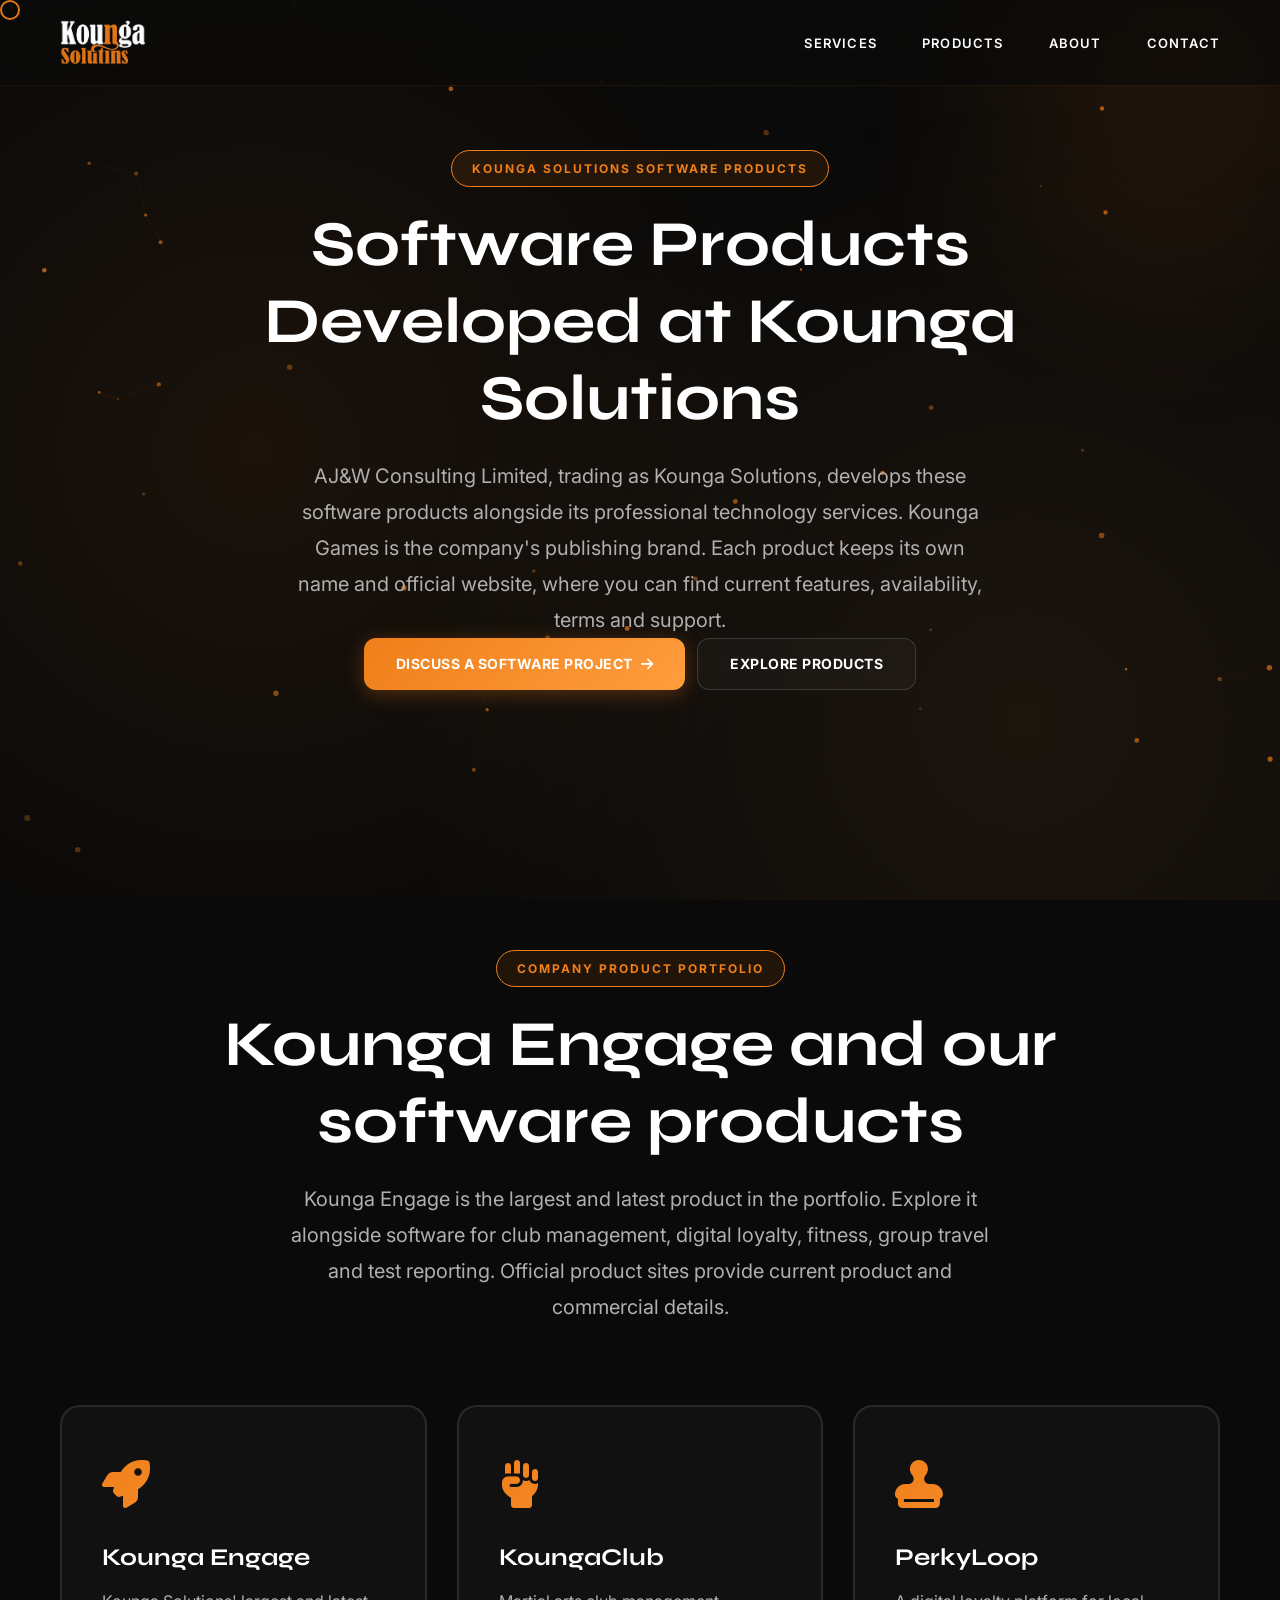
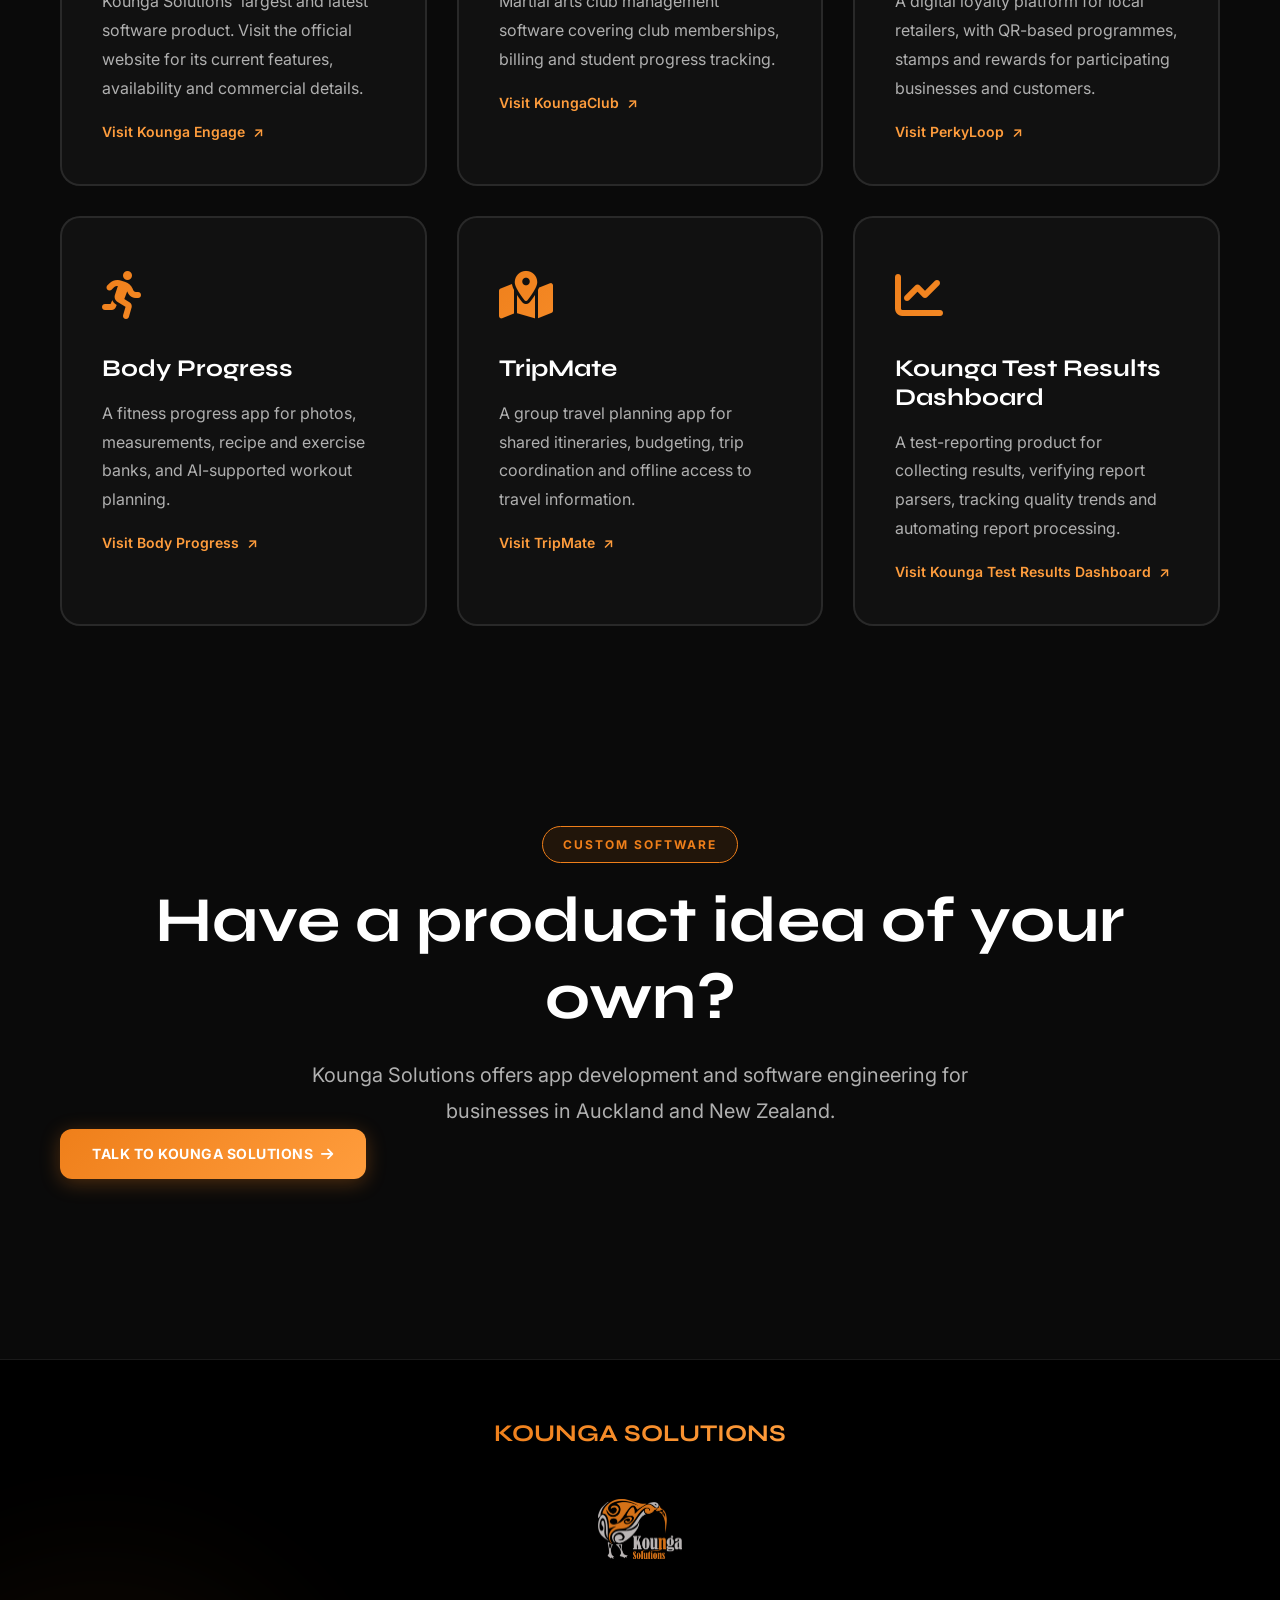
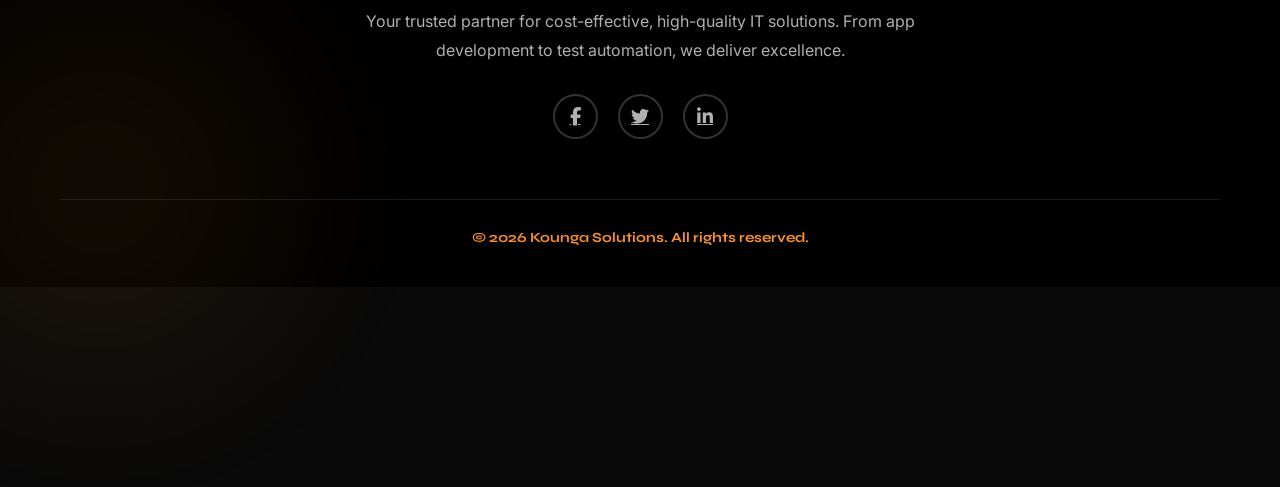
==== commit abb02c71: "feat: update SEO documentation and enhance product details for Kounga Engage" ====
--- a/products/index.html
+++ b/products/index.html
@@ -4,15 +4,15 @@
 <head>
     <meta charset="UTF-8">
     <meta name="viewport" content="width=device-width, initial-scale=1.0">
-    <title>Kounga Solutions Software Products | Anjana Kulasinghe</title>
-    <meta name="description" content="Explore software products developed at Kounga Solutions, including club management, digital loyalty, fitness, travel and test reporting.">
+    <title>Kounga Engage &amp; Software Products | Kounga Solutions</title>
+    <meta name="description" content="Discover Kounga Engage, Kounga Solutions' largest and latest product, alongside software for clubs, loyalty, fitness, travel and test reporting.">
     <meta name="author" content="Kounga Solutions">
     <meta name="robots" content="index, follow, max-image-preview:large">
     <link rel="canonical" href="https://www.koungasolutions.co.nz/products/">
     <meta property="og:type" content="website">
     <meta property="og:url" content="https://www.koungasolutions.co.nz/products/">
-    <meta property="og:title" content="Kounga Solutions Software Products | Anjana Kulasinghe">
-    <meta property="og:description" content="Explore software products developed at Kounga Solutions. Visit each product's official website for current features and availability.">
+    <meta property="og:title" content="Kounga Engage &amp; Software Products | Kounga Solutions">
+    <meta property="og:description" content="Discover Kounga Engage, Kounga Solutions' largest and latest product, alongside the company's other software products.">
     <meta property="og:image" content="https://www.koungasolutions.co.nz/assets/images/KoungaLogo.png">
     <meta property="og:image:width" content="1602">
     <meta property="og:image:height" content="835">
@@ -21,8 +21,8 @@
     <meta property="og:locale" content="en_NZ">
     <meta name="twitter:card" content="summary_large_image">
     <meta name="twitter:url" content="https://www.koungasolutions.co.nz/products/">
-    <meta name="twitter:title" content="Kounga Solutions Software Products | Anjana Kulasinghe">
-    <meta name="twitter:description" content="Explore software products developed at Kounga Solutions. Visit each product's official website for current features and availability.">
+    <meta name="twitter:title" content="Kounga Engage &amp; Software Products | Kounga Solutions">
+    <meta name="twitter:description" content="Discover Kounga Engage, Kounga Solutions' largest and latest product, alongside the company's other software products.">
     <meta name="twitter:image" content="https://www.koungasolutions.co.nz/assets/images/KoungaLogo.png">
     <meta name="twitter:image:alt" content="Kounga Solutions logo">
     <meta name="theme-color" content="#111111">
@@ -51,8 +51,8 @@
           "@type": "WebPage",
           "@id": "https://www.koungasolutions.co.nz/products/#webpage",
           "url": "https://www.koungasolutions.co.nz/products/",
-          "name": "Kounga Solutions Software Products | Anjana Kulasinghe",
-          "description": "Software products developed at Kounga Solutions, featuring work designed and built by company founder and director Anjana Kulasinghe.",
+          "name": "Kounga Engage & Software Products | Kounga Solutions",
+          "description": "Kounga Engage is the largest and latest product in Kounga Solutions' software portfolio, alongside the company's other software products.",
           "inLanguage": "en-NZ",
           "isPartOf": { "@id": "https://www.koungasolutions.co.nz/#website" },
           "mainEntity": { "@id": "https://www.koungasolutions.co.nz/products/#product-list" }
@@ -62,14 +62,24 @@
           "@id": "https://www.koungasolutions.co.nz/products/#product-list",
           "name": "Kounga Solutions software product development portfolio",
           "itemListOrder": "https://schema.org/ItemListOrderAscending",
-          "numberOfItems": 5,
+          "numberOfItems": 6,
           "itemListElement": [
-            { "@type": "ListItem", "position": 1, "item": { "@id": "https://www.koungasolutions.co.nz/products/#koungaclub" } },
-            { "@type": "ListItem", "position": 2, "item": { "@id": "https://www.koungasolutions.co.nz/products/#perkyloop" } },
-            { "@type": "ListItem", "position": 3, "item": { "@id": "https://www.koungasolutions.co.nz/products/#body-progress" } },
-            { "@type": "ListItem", "position": 4, "item": { "@id": "https://www.koungasolutions.co.nz/products/#tripmate" } },
-            { "@type": "ListItem", "position": 5, "item": { "@id": "https://www.koungasolutions.co.nz/products/#test-results-dashboard" } }
+            { "@type": "ListItem", "position": 1, "item": { "@id": "https://www.koungasolutions.co.nz/products/#kounga-engage" } },
+            { "@type": "ListItem", "position": 2, "item": { "@id": "https://www.koungasolutions.co.nz/products/#koungaclub" } },
+            { "@type": "ListItem", "position": 3, "item": { "@id": "https://www.koungasolutions.co.nz/products/#perkyloop" } },
+            { "@type": "ListItem", "position": 4, "item": { "@id": "https://www.koungasolutions.co.nz/products/#body-progress" } },
+            { "@type": "ListItem", "position": 5, "item": { "@id": "https://www.koungasolutions.co.nz/products/#tripmate" } },
+            { "@type": "ListItem", "position": 6, "item": { "@id": "https://www.koungasolutions.co.nz/products/#test-results-dashboard" } }
           ]
+        },
+        {
+          "@type": "SoftwareApplication",
+          "@id": "https://www.koungasolutions.co.nz/products/#kounga-engage",
+          "name": "Kounga Engage",
+          "url": "https://engage.koungasolutions.co.nz/",
+          "description": "Kounga Solutions' largest and latest software product. Visit the official website for current features and commercial details.",
+          "creator": { "@id": "https://www.koungasolutions.co.nz/#organization" },
+          "publisher": { "@id": "https://www.koungasolutions.co.nz/#organization" }
         },
         {
           "@type": "SoftwareApplication",
@@ -135,12 +145,8 @@
         </a>
         <ul class="nav-links" id="primary-navigation">
             <li><a href="/#services">Services</a></li>
-            <li><a href="/services/software-development/">Software Development</a></li>
-            <li><a href="/services/test-automation/">Test Automation</a></li>
             <li><a href="/products/" aria-current="page">Products</a></li>
             <li><a href="/#about">About</a></li>
-            <li><a href="/#team">Team</a></li>
-            <li><a href="/#testimonials">Testimonials</a></li>
             <li><a href="/#contact-form">Contact</a></li>
         </ul>
         <button class="mobile-toggle" type="button" aria-label="Open navigation menu" aria-expanded="false" aria-controls="primary-navigation" onclick="toggleMobileMenu()">
@@ -163,12 +169,18 @@
 
         <section id="product-list" aria-labelledby="products-title">
             <div class="section-header" data-aos="fade-up">
-                <span class="section-tag">Selected work</span>
-                <h2 id="products-title" class="section-title">Software for different real-world needs</h2>
-                <p class="section-subtitle">From club management and digital loyalty to fitness, group travel and test reporting, the portfolio reflects Kounga Solutions' software development work. Product sites remain the source for current product-specific commercial and support details.</p>
+                <span class="section-tag">Company product portfolio</span>
+                <h2 id="products-title" class="section-title">Kounga Engage and our software products</h2>
+                <p class="section-subtitle">Kounga Engage is the largest and latest product in the portfolio. Explore it alongside software for club management, digital loyalty, fitness, group travel and test reporting. Official product sites provide current product and commercial details.</p>
             </div>
 
             <div class="services-grid product-grid">
+                <article class="service-card" data-aos="fade-up">
+                    <div class="service-icon" aria-hidden="true"><i class="fas fa-rocket"></i></div>
+                    <h3>Kounga Engage</h3>
+                    <p>Kounga Solutions' largest and latest software product. Visit the official website for its current features, availability and commercial details.</p>
+                    <a class="service-link" href="https://engage.koungasolutions.co.nz/" target="_blank" rel="noopener noreferrer">Visit Kounga Engage <span aria-hidden="true">&nearr;</span></a>
+                </article>
                 <article class="service-card" data-aos="fade-up">
                     <div class="service-icon" aria-hidden="true"><i class="fas fa-hand-fist"></i></div>
                     <h3>KoungaClub</h3>
--- a/assets/css/style.css
+++ b/assets/css/style.css
@@ -1140,15 +1140,46 @@
 
 /* About Section */
 .about-content {
-    max-width: 900px;
+    display: grid;
+    grid-template-columns: repeat(2, minmax(0, 1fr));
+    gap: 28px;
+    max-width: 1080px;
     margin: 0 auto;
-    font-size: 18px;
-    line-height: 2;
+}
+
+.about-panel {
+    padding: 32px;
+    border: 1px solid rgba(239, 127, 26, 0.22);
+    border-radius: 20px;
+    background: rgba(255, 255, 255, 0.03);
+}
+
+.about-kicker {
+    display: block;
+    margin-bottom: 12px;
+    color: var(--accent-orange);
+    font-size: 11px;
+    font-weight: 700;
+    letter-spacing: 1.6px;
+    text-transform: uppercase;
+}
+
+.about-panel h3 {
+    margin: 0 0 14px;
+    font-size: 23px;
+    line-height: 1.35;
+}
+
+.about-panel p {
+    margin: 0 0 18px;
+    font-size: 16px;
+    line-height: 1.75;
     color: var(--text-secondary);
 }
 
-.about-content p {
-    margin-bottom: 20px;
+.about-panel .service-link {
+    display: inline-flex;
+    margin-top: 2px;
 }
 
 /* Team Grid */
@@ -1164,10 +1195,18 @@
 
 .team-card {
     position: relative;
+    display: block;
     border-radius: 20px;
     overflow: hidden;
     aspect-ratio: 3/4;
     cursor: pointer;
+    color: inherit;
+    text-decoration: none;
+}
+
+.team-card:focus-visible {
+    outline: 3px solid var(--accent-orange);
+    outline-offset: 4px;
 }
 
 .team-card img {
@@ -1214,6 +1253,17 @@
     font-weight: 600;
     text-transform: uppercase;
     letter-spacing: 1px;
+}
+
+.team-profile-link {
+    display: inline-flex;
+    gap: 6px;
+    align-items: center;
+    margin-top: 10px;
+    color: var(--accent-orange);
+    font-size: 12px;
+    font-weight: 700;
+    letter-spacing: 0.4px;
 }
 
 /* Testimonials Grid */
@@ -1957,7 +2007,10 @@
 
     .hero {
         max-width: 100%;
-        padding: 70px 30px 30px 30px;
+        height: auto;
+        min-height: 100vh;
+        min-height: 100dvh;
+        padding: 108px 30px 48px;
     }
 
     .hero-content {
@@ -2093,11 +2146,12 @@
     }
 
     .hero {
-        height: 100vh;
-        height: 100dvh;
+        height: auto;
+        min-height: 100vh;
+        min-height: 100dvh;
         width: 100%;
         max-width: 100%;
-        padding: 70px 20px 40px 20px;
+        padding: 92px 20px 48px;
         box-sizing: border-box;
         align-items: center;
     }
@@ -2272,10 +2326,20 @@
     }
 
     .about-content {
+        grid-template-columns: 1fr;
+        gap: 18px;
         padding: 0;
     }
 
-    .about-content p {
+    .about-panel {
+        padding: 24px;
+    }
+
+    .about-panel h3 {
+        font-size: 20px;
+    }
+
+    .about-panel p {
         font-size: 15px;
     }
 
@@ -2421,11 +2485,12 @@
     }
 
     .hero {
-        height: 100vh;
-        height: 100dvh;
+        height: auto;
+        min-height: 100vh;
+        min-height: 100dvh;
         width: 100%;
         max-width: 100%;
-        padding: 60px 15px 40px 15px;
+        padding: 88px 15px 40px;
         box-sizing: border-box;
         align-items: center;
     }
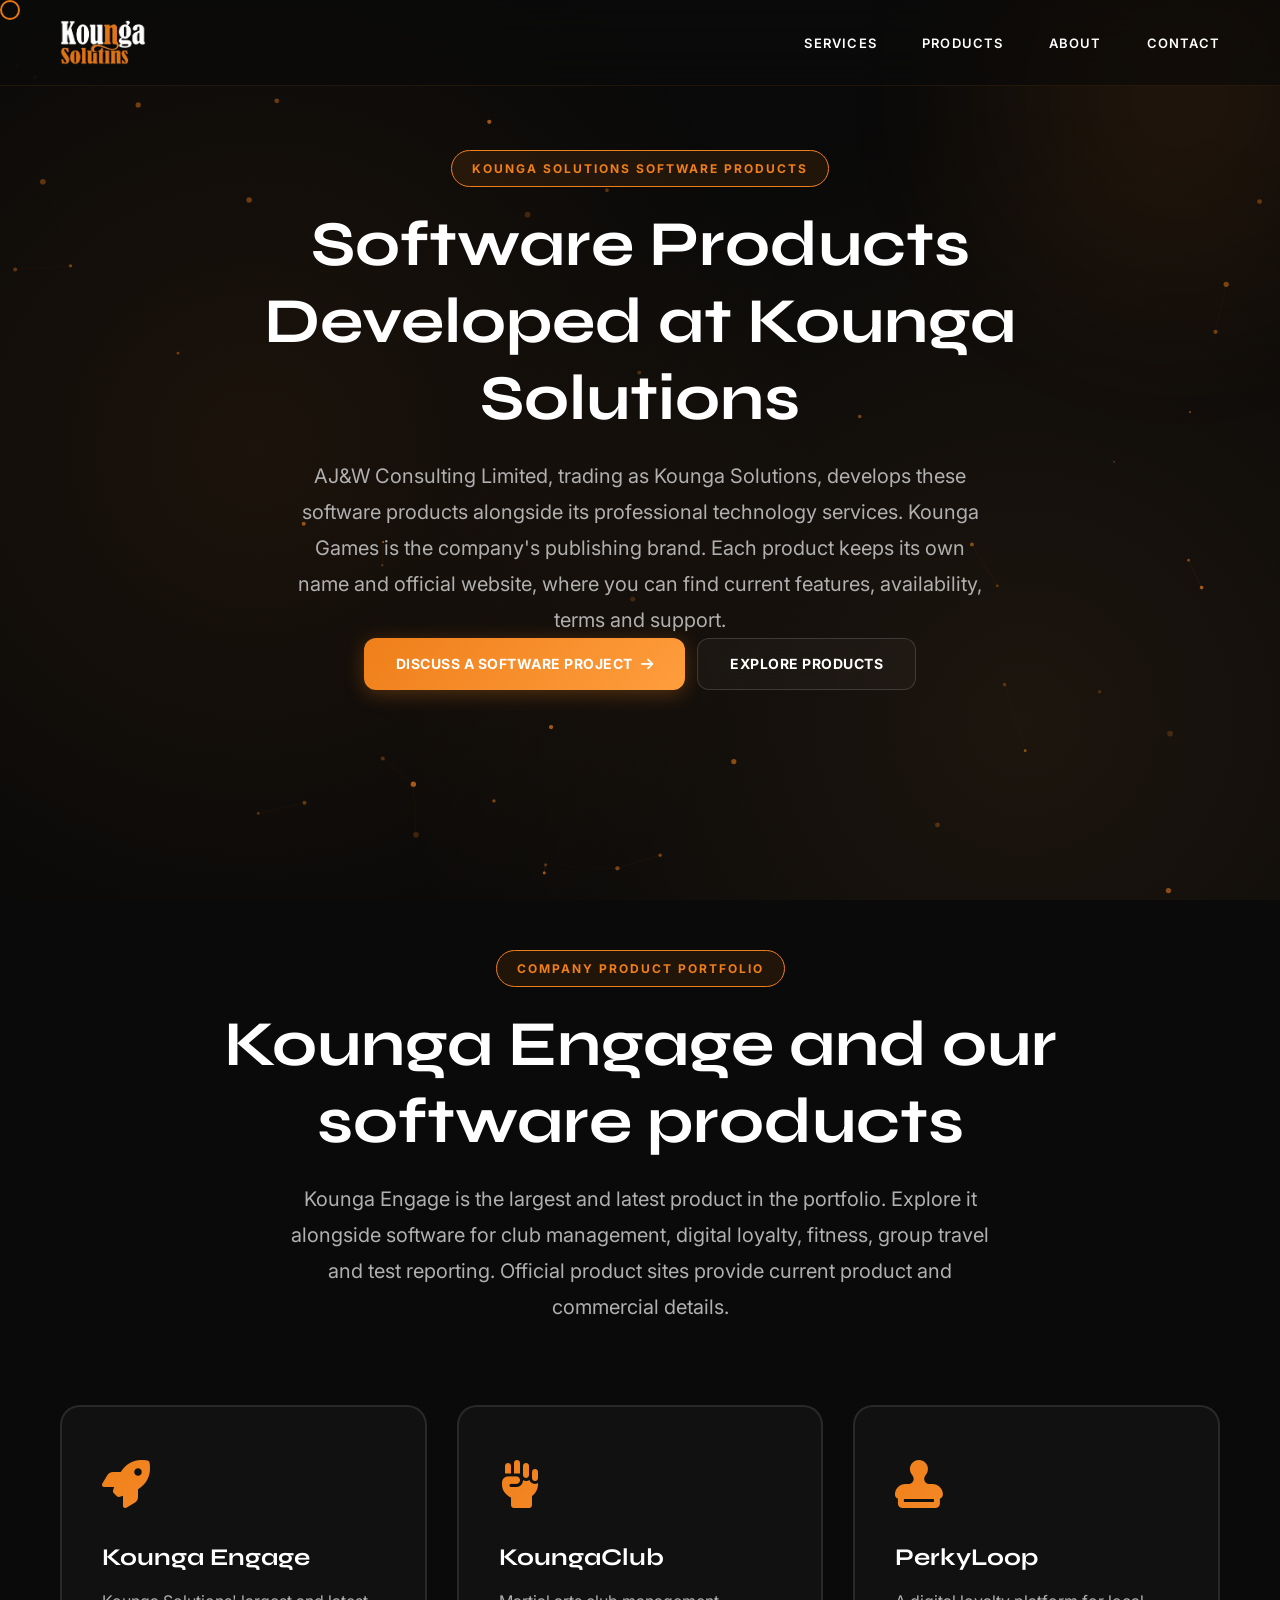
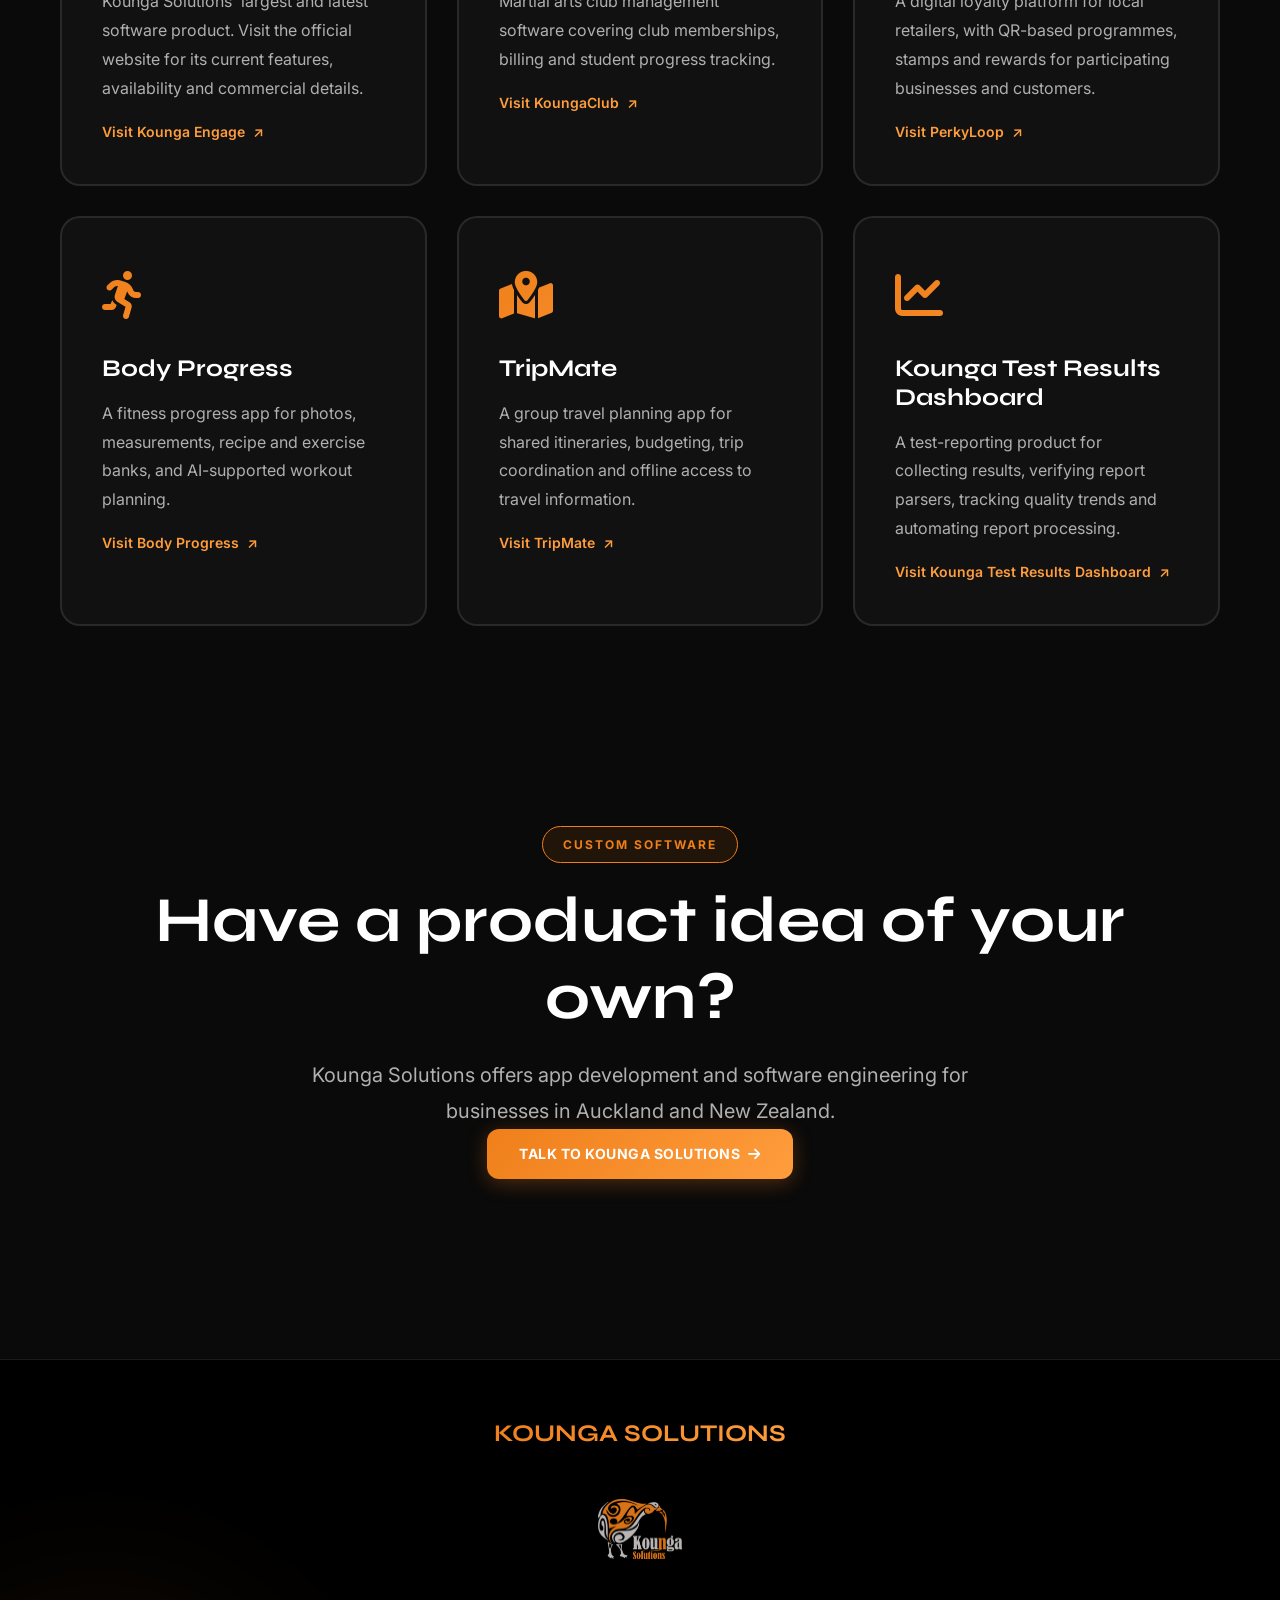
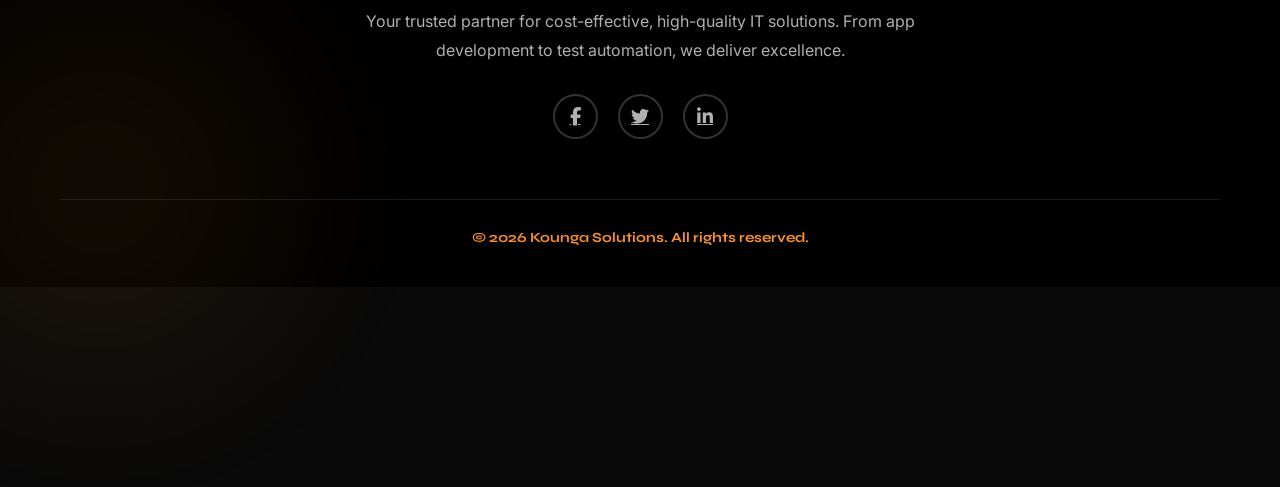
==== commit 78d8ed72: "feat: enhance navigation styles and update contact section class for improved layout" ====
--- a/products/index.html
+++ b/products/index.html
@@ -214,7 +214,7 @@
             </div>
         </section>
 
-        <section class="contact-section" aria-labelledby="project-title">
+        <section class="contact-section products-contact" aria-labelledby="project-title">
             <div class="section-header" data-aos="fade-up">
                 <span class="section-tag">Custom software</span>
                 <h2 id="project-title" class="section-title">Have a product idea of your own?</h2>
--- a/assets/css/style.css
+++ b/assets/css/style.css
@@ -393,6 +393,22 @@
         width: calc(100vw - 30px);
         max-width: 340px;
     }
+
+    .nav-links.active {
+        top: 72px;
+        right: 0;
+        left: 0;
+        width: 100%;
+        max-width: none;
+        height: calc(100vh - 72px);
+        height: calc(100dvh - 72px);
+        max-height: none;
+        overflow-y: auto;
+        border-right: 0;
+        border-left: 0;
+        border-radius: 0 0 16px 16px;
+        background: #0a0a0a;
+    }
 }
 
 @media (prefers-reduced-motion: reduce) {
@@ -1471,6 +1487,10 @@
     position: relative;
 }
 
+.products-contact .hero-buttons {
+    justify-content: center;
+}
+
 .contact-container {
     max-width: 900px;
     margin: 0 auto;
@@ -2480,6 +2500,12 @@
         box-sizing: border-box;
     }
 
+    .nav-links.active {
+        top: 66px;
+        height: calc(100vh - 66px);
+        height: calc(100dvh - 66px);
+    }
+
     .logo img {
         height: 35px;
     }
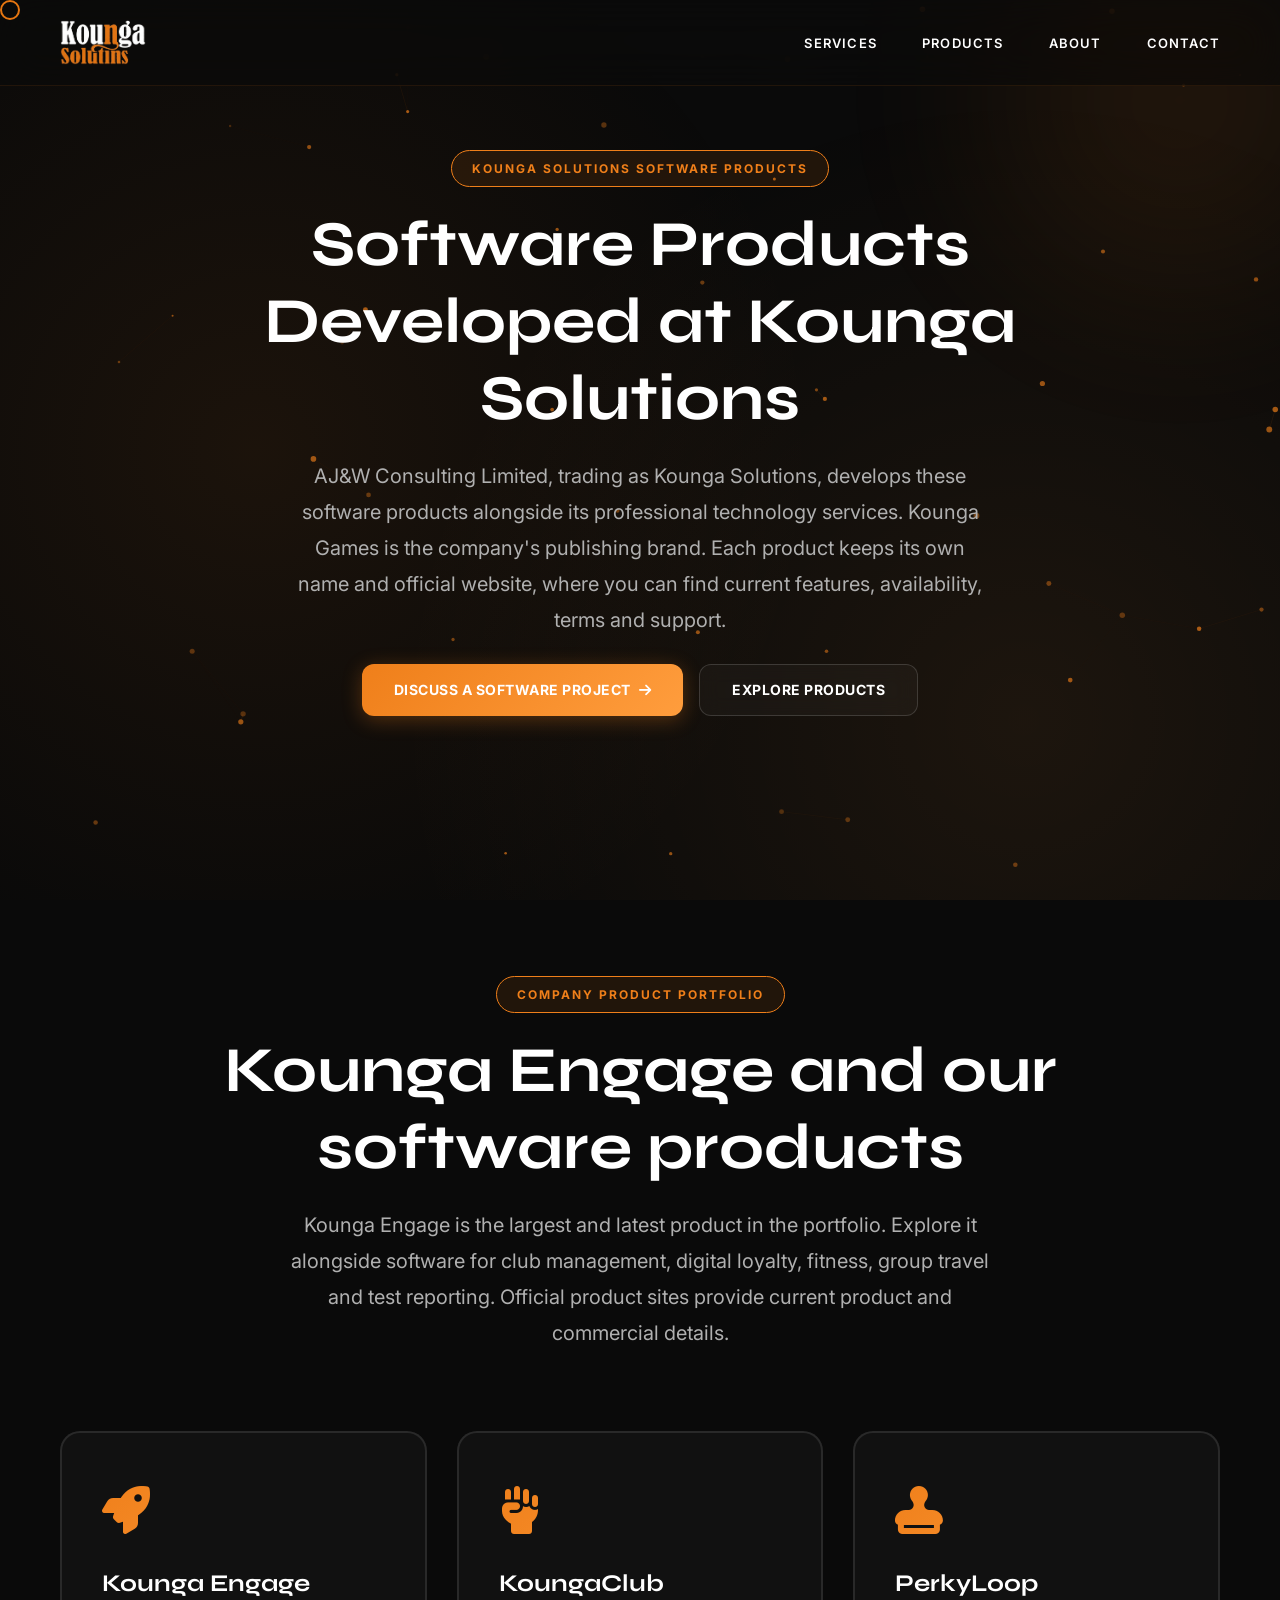
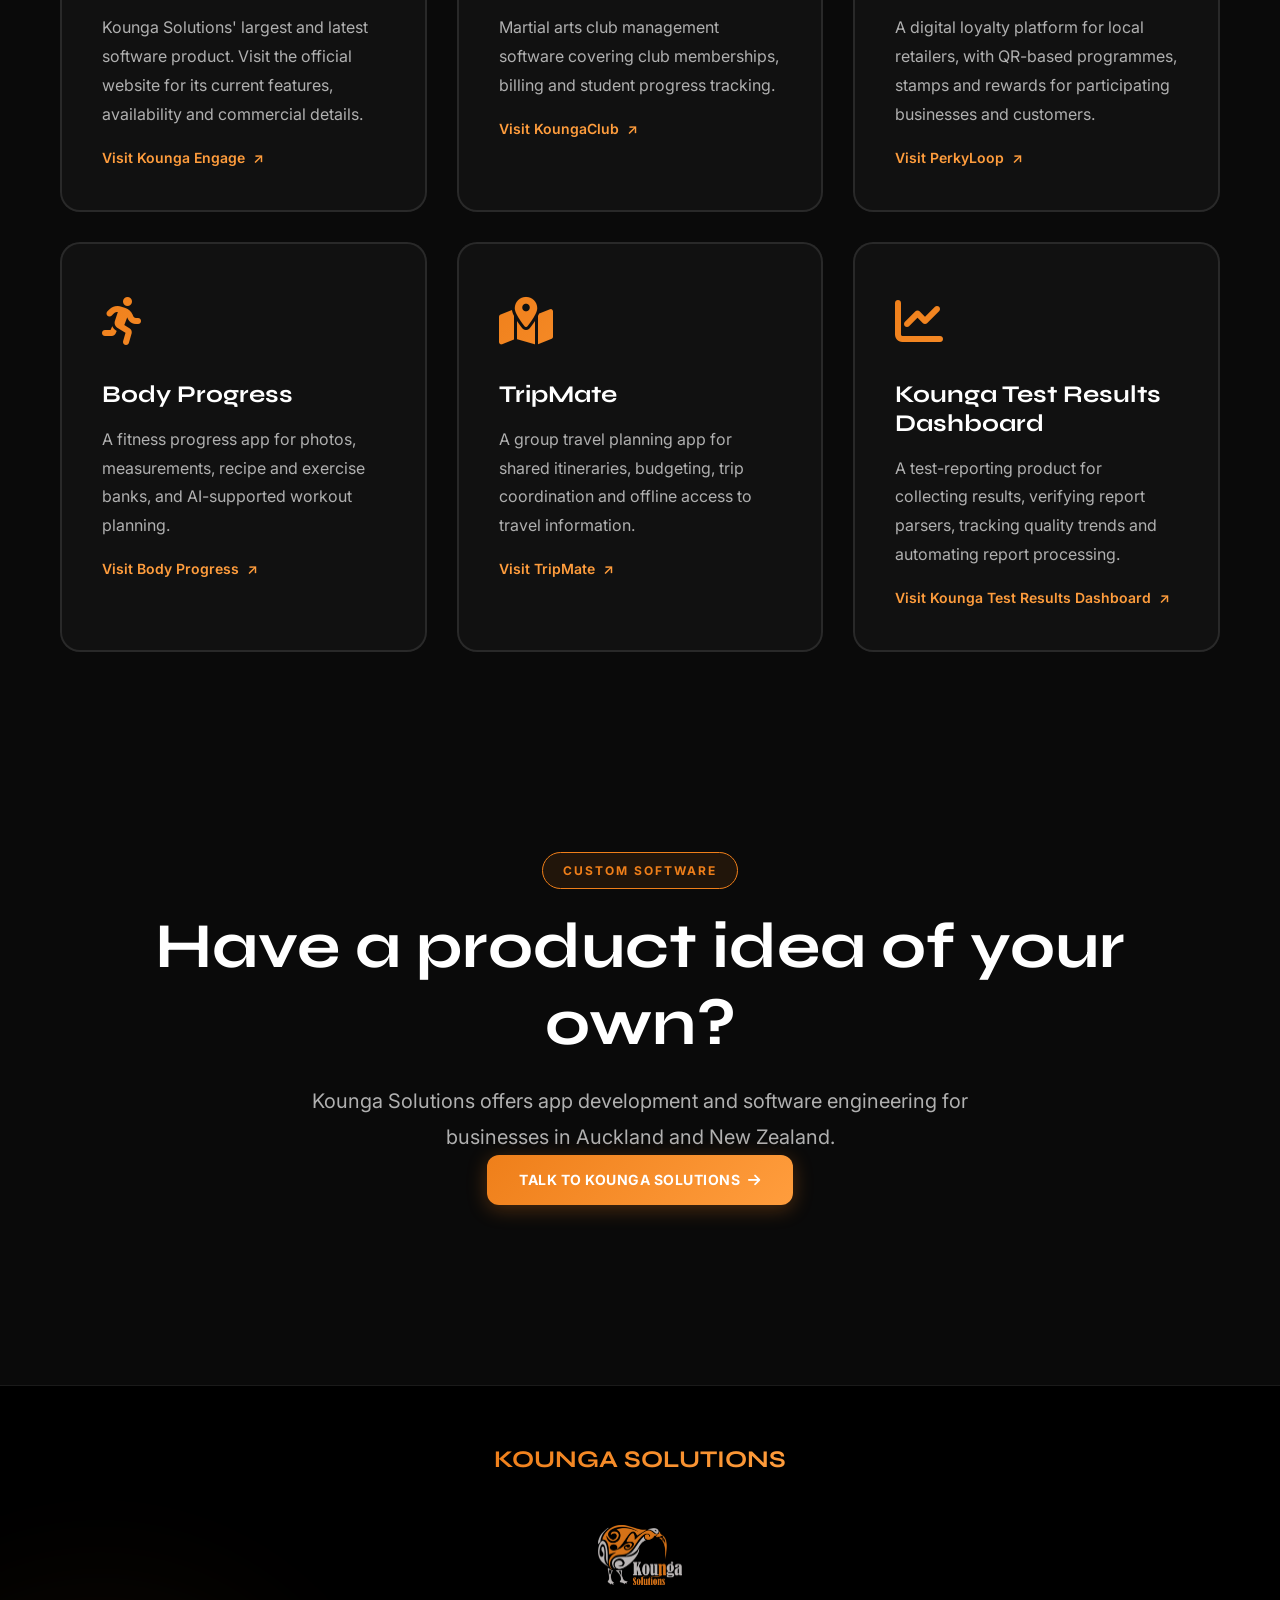
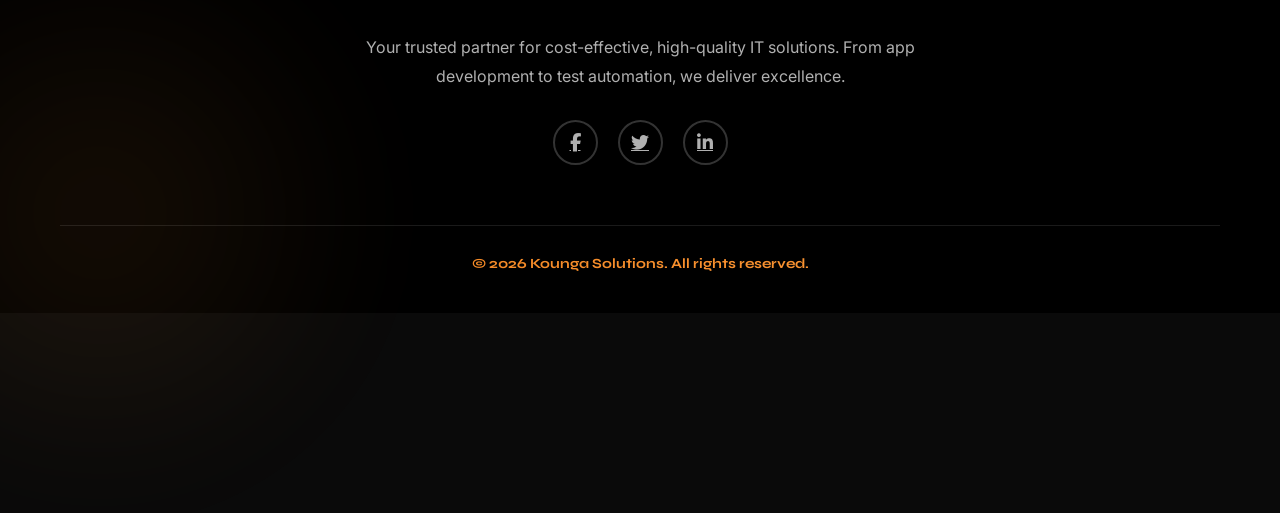
==== commit 6fd60982: "feat: update products page styles and enhance section layout for better user experience" ====
--- a/products/index.html
+++ b/products/index.html
@@ -155,7 +155,7 @@
     </nav>
 
     <main id="main-content">
-        <section class="service-detail-hero" aria-labelledby="page-title">
+        <section class="service-detail-hero products-page-hero" aria-labelledby="page-title">
             <div class="section-header" data-aos="fade-up">
                 <span class="section-tag">Kounga Solutions software products</span>
                 <h1 id="page-title" class="section-title">Software Products Developed at Kounga Solutions</h1>
--- a/assets/css/style.css
+++ b/assets/css/style.css
@@ -1120,6 +1120,14 @@
     justify-content: center;
 }
 
+.products-page-hero .section-subtitle {
+    margin-bottom: 26px;
+}
+
+.products-page-hero .hero-buttons {
+    gap: 16px;
+}
+
 .founder-expertise {
     max-width: 900px;
     margin: 0 auto;
@@ -1489,6 +1497,7 @@
 
 .products-contact .hero-buttons {
     justify-content: center;
+    align-items: center;
 }
 
 .contact-container {
